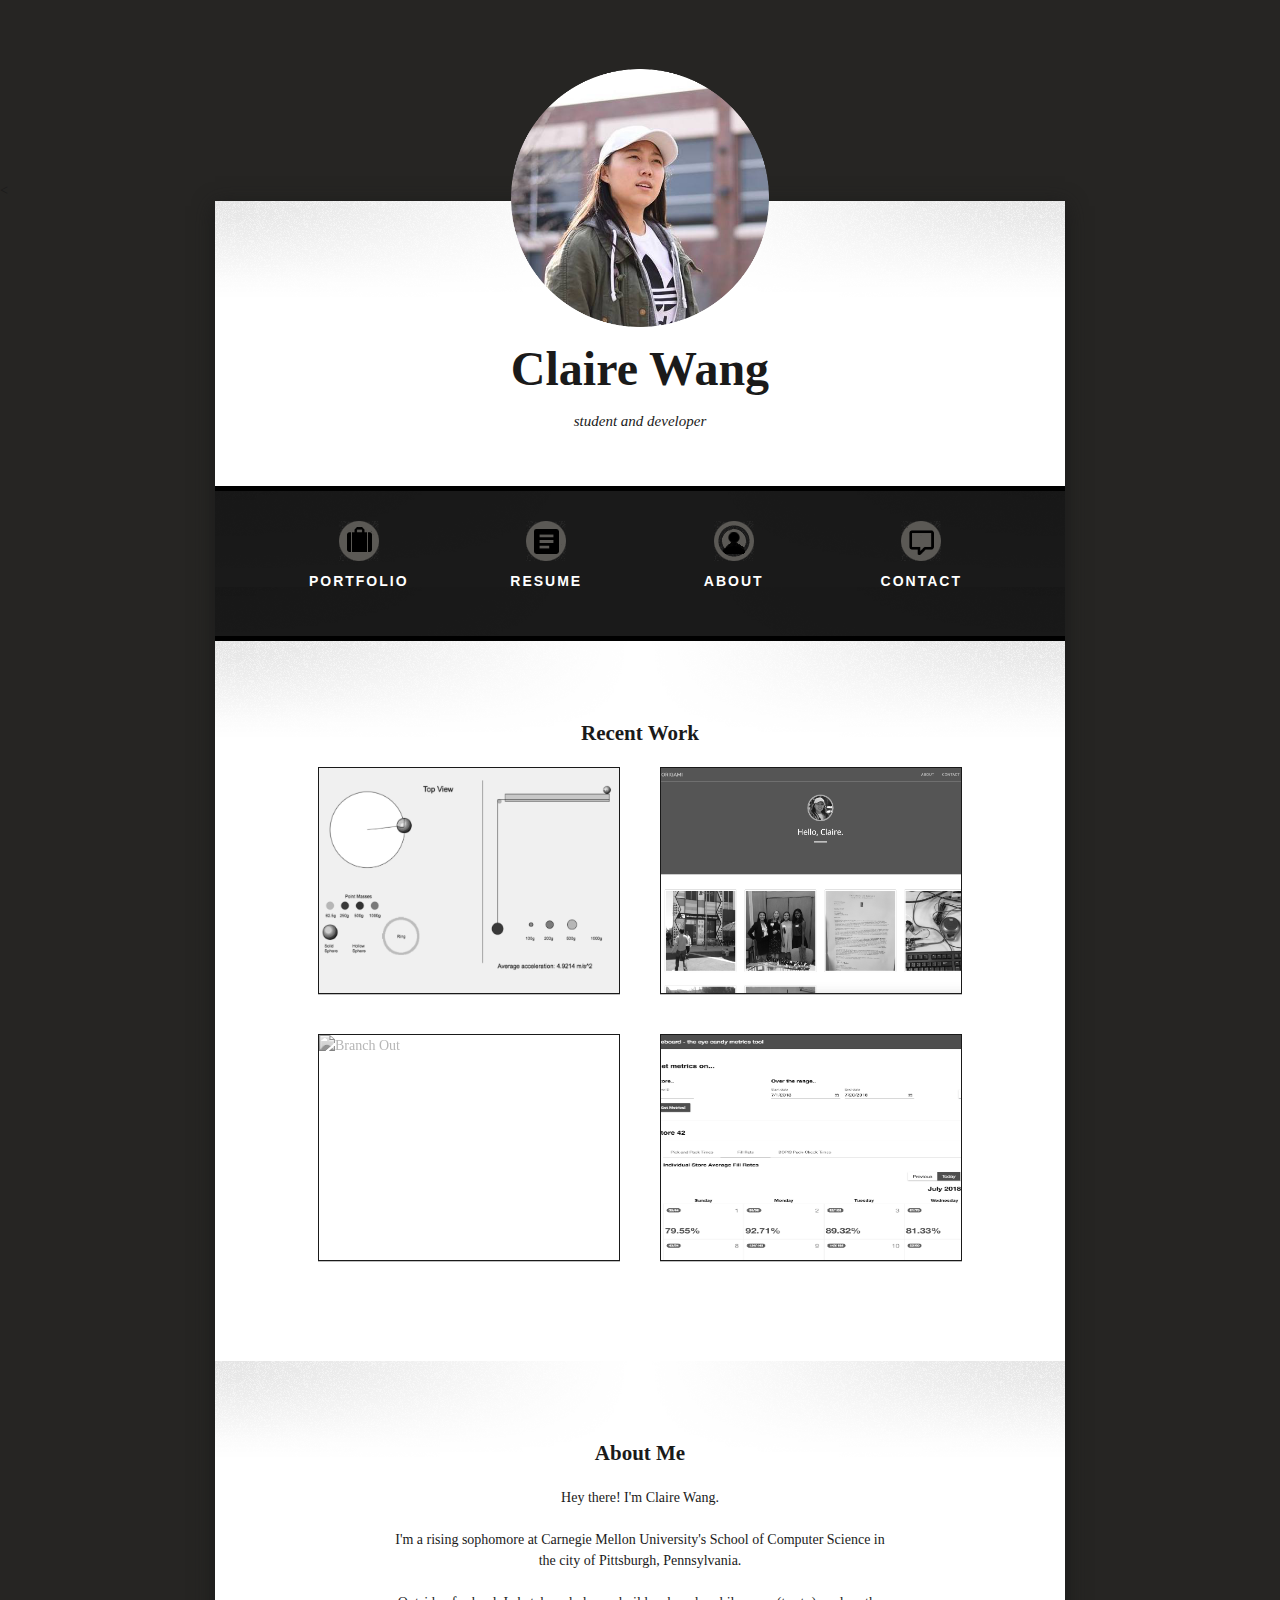
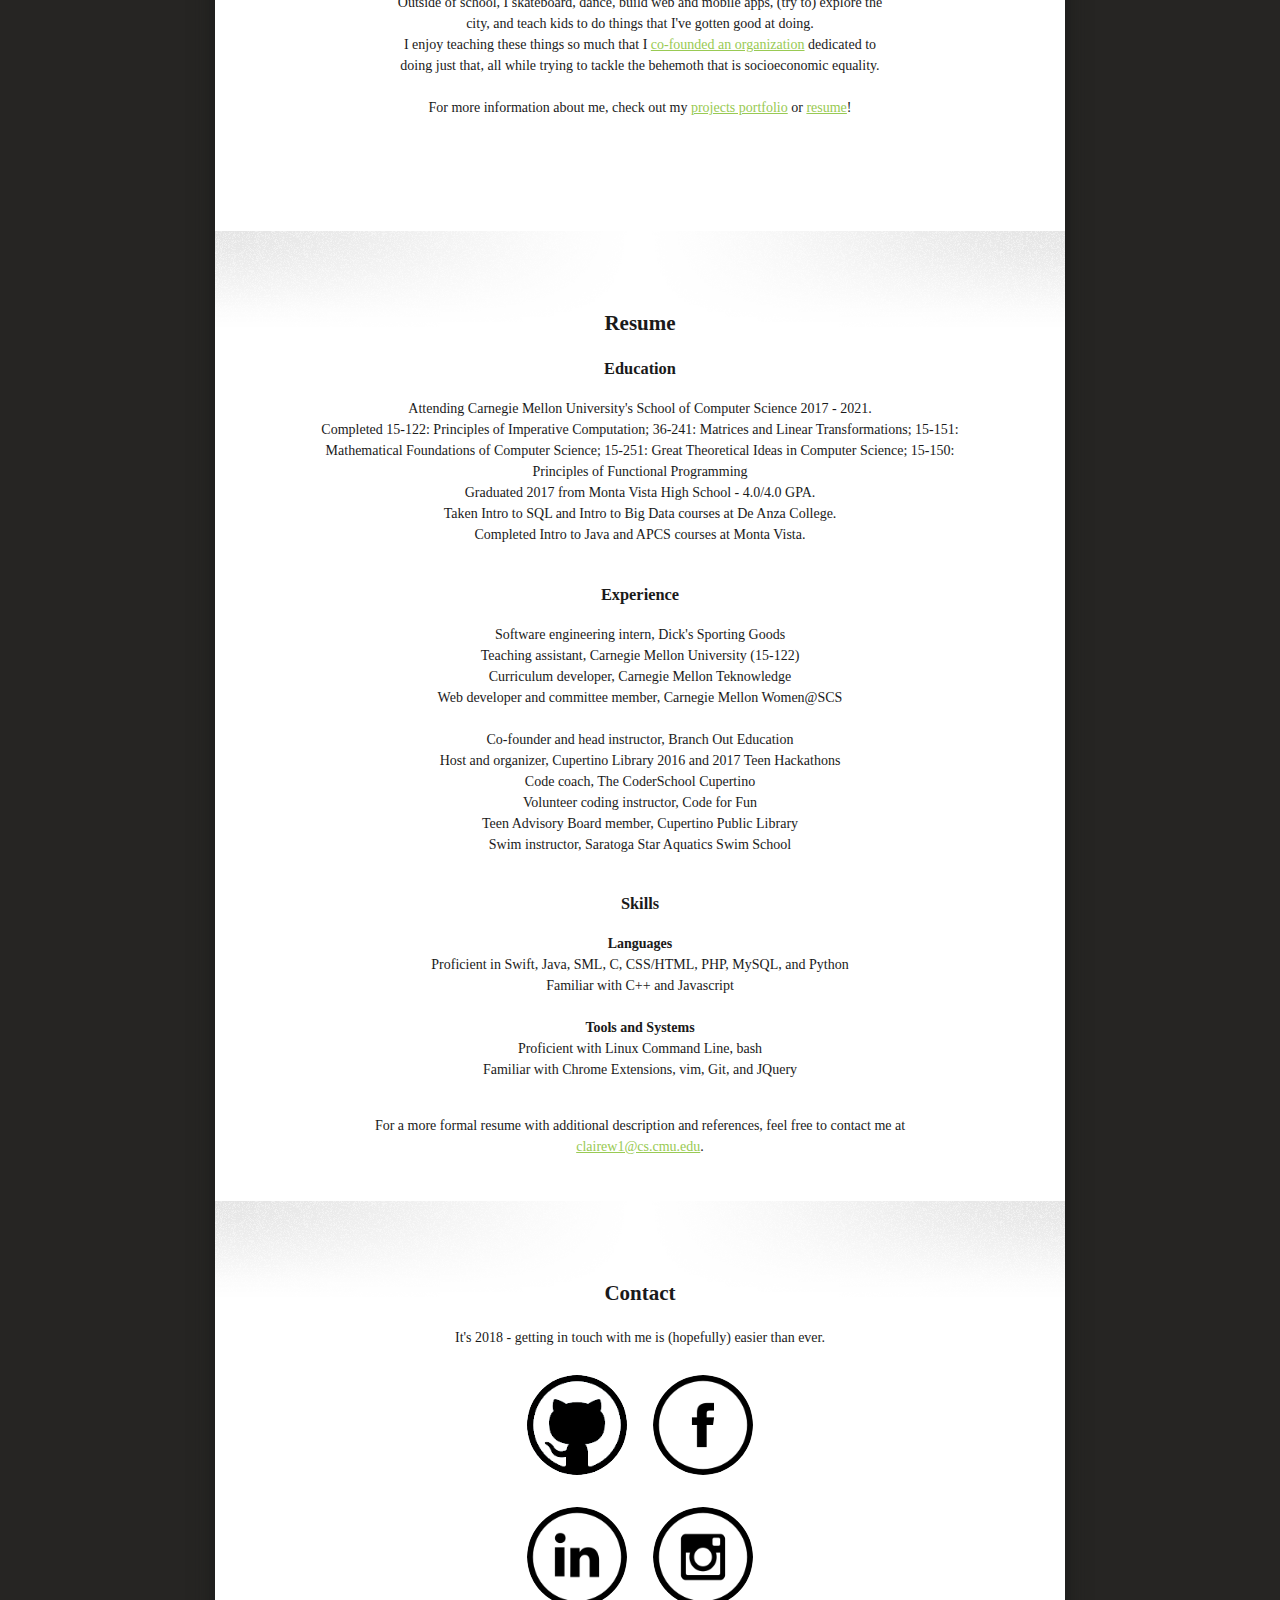
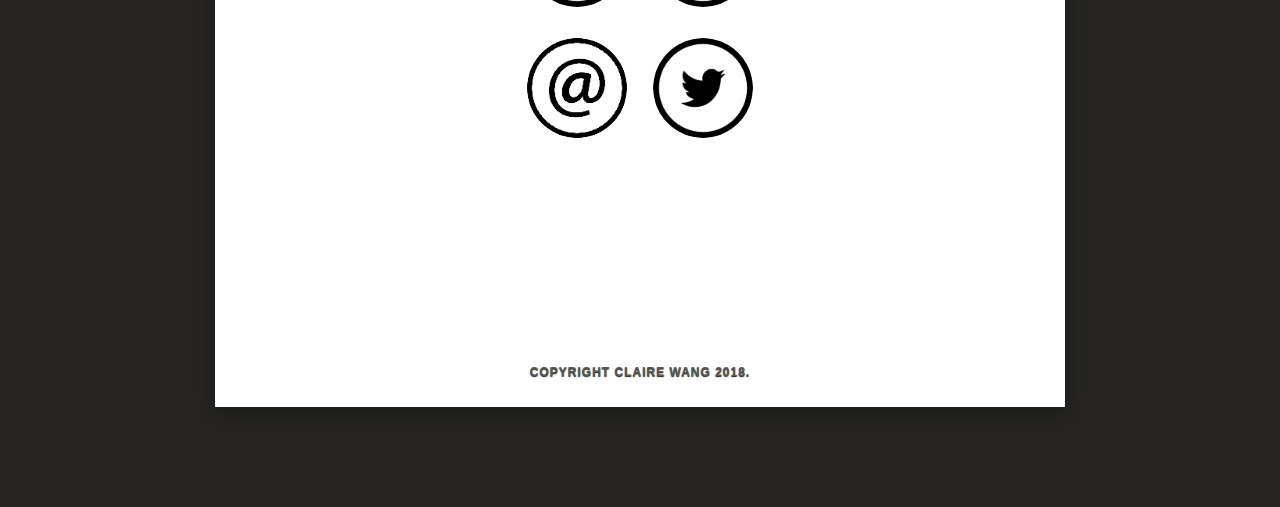
==== index.html @ 52e2cf31 "dsg" ====
<!DOCTYPE html>

<html>
	<head>
		<<title>Claire Wang</title>
		
		<!-- Styles -->
		<link rel="stylesheet" type="text/css" href="screen.css"/>
		<link rel="stylesheet" type="text/css" href="main.css"/>
    	<link rel="icon" href="./img/icon.png">
		
		<!-- Scripts -->
		<script type="text/javascript" src="http://use.typekit.com/bgq7hwd.js"></script>
		<script type="text/javascript">try{Typekit.load();}catch(e){}</script>
		<script type="text/javascript" src="smoothscroll.js"></script>
		
		<!--[if lt IE 9]>
			<script src="//html5shiv.googlecode.com/svn/trunk/html5.js"></script>
		<![endif]-->
	</head>
	
	<body>
		<section class="page-container">
			<header class="primary">
				<section class="avatar">
					<a href="./index.html">
						<img src="./img/cutmypic.png" title="That's me!" alt="There should be a picture of me here." width="258" height="258"/>
					</a>
				</section>
				<div class="container">
					<h1 style="line-height:30px;">Claire Wang
					<i style="font-size:15px;font-weight:lighter"><br>student and developer</i></h1>
				</div>
			</header>
			
			<nav class="primary">
				<ul class="links">
					<li class="link work">
						<a href="./portfolio.html" title="Portfolio">
							<span class="icon"></span>
							<span class="title">Portfolio</span>
						</a>
					</li>
					
					<li class="link resume">
						<a href="#resume" title="Resume">
							<span class="icon"></span>
							<span class="title">Resume</span>
						</a>
					</li>
					
					<li class="link about">
						<a href="#about-me" title="About">
							<span class="icon"></span>
							<span class="title">About</span>
						</a>
					</li>
					
					<li class="link contact">
						<a href="#contact" title="Contact">
							<span class="icon"></span>
							<span class="title">Contact</span>
						</a>
					</li>
				</ul>
			</nav>
			
			<section class="recent-work">
				<h2><span>Recent Work</span></h2>
				
				<ul class="projects">
					<li class="project">
						<a href="https://clairecw.github.io/Inertia/">
							<img src="./img/inertia.png" title="Inertia Simulator" alt="Inertia Simulator" width="300" height="225"/>
						</a>
					</li>
					
					<li class="project">
						<a href="https://clairecw.github.io/Origami/">
							<img src="./img/origami.png" title="Origami" alt="Origami" width="300" height="225"/>
						</a>
					</li>
					
					<li class="project">
						<a href="bit.ly/BranchOutEdu">
							<img src="./img/branchout.jpg" title="Branch Out" alt="Branch Out" width="300" height="225"/>
						</a>
					</li>
					
					<li class="project">
						<a href="">
							<img src="./img/storeboard.png" title="Storeboard" alt="Storeboard" width="300" height="225"/>
						</a>
					</li>
				</ul>
			</section>
			
			<section id="about-me" class="about-me">
				<h2><span>About Me</span></h2>
				<section class="bio">
					<p>
						Hey there! I'm Claire Wang.<br><br>
						I'm a rising sophomore at Carnegie Mellon University's School of Computer Science in the city of Pittsburgh, Pennsylvania.<br><br>
						Outside of school, I skateboard, dance, build web and mobile apps, (try to) explore the city, and teach kids to do things that I've gotten good at doing. <br>I enjoy teaching these things so much that I <a href="https://bit.ly/BranchOutEdu">co-founded an organization</a> dedicated to doing just that, all while trying to tackle the behemoth that is socioeconomic equality. <br><br>For more information about me, check out my <a href="portfolio.html">projects portfolio</a> or <a href="#resume">resume</a>!
					</p>
				</section>
			</section>

			<section id="resume" class="resume">
				<h2><span>Resume</span></h2>
				<div class="container">
		            <h3>Education</h3>
		            <ul>
		              <li>Attending Carnegie Mellon University's School of Computer Science 2017 - 2021.</li>
		              <li>Completed 15-122: Principles of Imperative Computation; 36-241: Matrices and Linear Transformations; 15-151: Mathematical Foundations of Computer Science; 15-251: Great Theoretical Ideas in Computer Science; 15-150: Principles of Functional Programming</li>
		              <li>Graduated 2017 from Monta Vista High School - 4.0/4.0 GPA.</li>
		              <li>Taken Intro to SQL and Intro to Big Data courses at De Anza College.</li>
		              <li>Completed Intro to Java and APCS courses at Monta Vista.</li>
		            </ul>
		            <br>
		            <h3>Experience</h3>
		              <ul>
		              	<li>Software engineering intern, Dick's Sporting Goods</li>
		              	<li>Teaching assistant, Carnegie Mellon University (15-122)</li>
		              	<li>Curriculum developer, Carnegie Mellon Teknowledge</li>
		              	<li>Web developer and committee member, Carnegie Mellon Women@SCS</li><br>
		                <li>Co-founder and head instructor, Branch Out Education</li>
		                <li>Host and organizer, Cupertino Library 2016 and 2017 Teen Hackathons</li>
		                <li>Code coach, The CoderSchool Cupertino</li>
		                <li>Volunteer coding instructor, Code for Fun</li>
		                <li>Teen Advisory Board member, Cupertino Public Library</li>
		                <li>Swim instructor, Saratoga Star Aquatics Swim School</li>
		              </ul>
		              <br>
		            <h3>Skills</h3>
		            <b>Languages</b>
		            <ul>
		                <li>Proficient in Swift, Java, SML, C, CSS/HTML, PHP, MySQL, and Python</li>
		                <li>Familiar with C++ and Javascript</li>
		            </ul><br>
		            <b>Tools and Systems</b>
		            <ul>
		                <li>Proficient with Linux Command Line, bash</li>
		                <li>Familiar with Chrome Extensions, vim, Git, and JQuery</li>
		            </ul>
		            
		          </div>

	            <br>
	            <p>For a more formal resume with additional description and references, feel free to contact me at <a href="mailto:clairew1@cs.cmu.edu">clairew1@cs.cmu.edu</a>. 
	            </p>

			</section>

			<section id="contact" class="contact">
				<h2><span>Contact</span></h2>
				<p>It's 2018 - getting in touch with me is (hopefully) easier than ever.</p>
				  <ul>
				      <li><a href="https://github.com/clairecw"><div class="knob git" title="Github"><div class="layer"></div></div></a><a href="https://www.facebook.com/claire.wang.902604"><div class="knob fb"><div class="layer"></div></div></a></li>
			          <li><a href="https://www.linkedin.com/in/claire-wang-7a83a8107"><div class="knob in"><div class="layer"></div></div></a><a href="https://www.instagram.com/_claire_cw_"><div class="knob ig"><div class="layer"></div></div></a></li>
			          <li><a href="mailto:clairew1@cs.cmu.edu"><div class="knob em"><div class="layer"></div></div></a><a href="https://twitter.com/burninwitch"><div class="knob tw"><div class="layer"></div></div></a></li>
				  
				  </ul>
			    
			</section>

		
		
		<footer class="primary">
			<span class="legal">Copyright Claire Wang 2018.</span>
		</footer>
	</body>
</html>
---- screen.css ----
/*-- Global > Variables --*/
/*-- Global > Fonts --*/
.georgia {
  font-family: Georgia, "Times New Roman", serif;
}
.helvetica {
  font-family: "Helvetica Neue", Helvertica, Arial, sans-serif;
}
.futura {
  font-family: futura-pt, Futura, "Helvetica Neue", Helvertica, Arial, sans-serif;
}
/*-- Global > Mixins --*/
/*-- Global --*/
body {
  margin: 180px 0 100px 0;
  background: #262523;
  font-family: Georgia, "Times New Roman", serif;
  font-size: 14px;
  color: #1a1a1a;
  line-height: 1.5;
}
a {
  color: #99ca53;
}
a:hover {
  color: #1a1a1a;
}
header,
nav,
section,
article,
footer {
  display: block;
}
/*-- Global > Structure --*/
section.page-container {
  width: 850px;
  margin: 0 auto;
  background: #ffffff url(../images/page-background.gif) top center repeat-y;
  border-bottom: 25px solid #fff;
  -webkit-box-shadow: 0 5px 20px #1a1a1a;
  -moz-box-shadow: 0 5px 20px #1a1a1a;
  box-shadow: 0 5px 20px #1a1a1a;
}
section.page-container header.primary {
  width: 850px;
  height: 285px;
  background: transparent url(./img/fold.png) top center no-repeat;
  overflow: hidden;
}
section.page-container header.primary section.avatar {
  height: 125px;
  width: 250px;
  margin: -130px 0 0 300px;
  overflow: visible;
  position: absolute;
}
section.page-container header.primary section.avatar img {
  position: relative;
  top: -2px;
  left: -4px;
}
section.page-container header.primary section.title h2 {
  margin: 0 auto;
  padding: 0;
  text-align: center;
  display: block;
  font-family: futura-pt, Futura, "Helvetica Neue", Helvertica, Arial, sans-serif;
  font-size: 14px;
  text-transform: uppercase;
  letter-spacing: 2px;
  text-shadow: 0 1px 0 #99ca53;
  line-height: 10px;
  overflow: hidden;
}
section.page-container header.primary section.title h2 span.outer {
  background: #ffffff url(./img/fold.png) 0 0 no-repeat;
  padding: 0 0 0 30px;
  color: #fff;
  display: inline-block;
}
section.page-container header.primary section.title h2 span.outer span.inner {
  background: #fff;
  padding: 10px 30px 10px 0;
  background: #ffffff url(./img/fold.png) top right no-repeat;
  display: inline-block;
}
section.page-container header.primary section.title h2 span.outer span.inner span.divider {
  width: 9px;
  height: 9px;
  display: inline-block;
  overflow: hidden;
  text-indent: -10000px;
  background: transparent url(./img/fold.png) 0 0 no-repeat;
}
section.page-container nav.primary {
  height: 145px;
  padding: 0 50px;
  background: #1a1a1a url(./img/fold.png) 0 0;
  overflow: hidden;
  border-top: 5px solid #000;
  border-bottom: 5px solid #000;
}
section.page-container nav.primary ul.links {
  margin: 0;
  padding: 0;
  list-style: none;
}
section.page-container nav.primary ul.links li.link {
  float: left;
  width: 25%;
  text-align: center;
}
section.page-container nav.primary ul.links li.link a {
  text-decoration: none;
  -webkit-transition: color 0.2s linear;
}
section.page-container nav.primary ul.links li.link a span.icon {
  height: 40px;
  width: 40px;
  margin: 30px auto 0 auto;
  display: block;
  background-color: #5b5955;
  background-position: 0 0;
  background-repeat: no-repeat;
  -webkit-transition: background-color 0.2s linear;
}
section.page-container nav.primary ul.links li.link a span.title {
  display: block;
  margin: 10px auto 0 auto;
  color: #fff;
  text-transform: uppercase;
  font-family: futura-pt, Futura, "Helvetica Neue", Helvertica, Arial, sans-serif;
  font-weight: bold;
  letter-spacing: 2px;
  line-height: 1.5;
  -webkit-transition: color 0.2s linear;
}
section.page-container nav.primary ul.links li.link a span.sub-title {
  font-size: 11px;
  font-style: italic;
  text-transform: lowercase;
  color: #fff;
}
section.page-container nav.primary ul.links li.link a span.sub-title span {
  display: none;
}
section.page-container nav.primary ul.links li.link a:hover span.icon {
  background-color: #fff;
  -webkit-transition: background-color 0.2s linear;
}
section.page-container nav.primary ul.links li.link a:hover span.title {
  color: #99ca53;
  -webkit-transition: color 0.2s linear;
}
.project {
  background-size: 300px;
  background-position: center center;  /* CENTER CROP */
  background-repeat: no-repeat;
  -webkit-filter: grayscale(1);
}
.project:hover {
  -webkit-filter: grayscale(0);
}
.project a {
  text-decoration: none;
}
section.page-container nav.primary ul.links span.icon {
  background-size: 40px;
}
section.page-container nav.primary ul.links li.link.work span.icon {
  background-image: url(./img/portfolio.png);
}
section.page-container nav.primary ul.links li.link.resume span.icon {
  background-image: url(./img/resume.png);
}
section.page-container nav.primary ul.links li.link.about span.icon {
  background-image: url(./img/about.png);
}
section.page-container nav.primary ul.links li.link.contact span.icon {
  background-image: url(./img/contact.png);
}
section.page-container section.recent-work, section.page-container article.recent-work {
  background: transparent url(./img/fold.png) top center no-repeat;
  width: 640px;
  height: 600px;
  padding: 60px 105px;
  overflow: hidden;
}
section.page-container section.recent-work ul.projects, section.page-container article.recent-work ul.projects {
  width: 684px;
  margin: 0 0 0 -2px;
  padding: 0;
  list-style: none;
}

section.page-container section.recent-work ul.projects li.project, section.page-container article.recent-work ul.projects li.project {
  width: 300px;
  height: 225px;
  margin: 0 40px 40px 0;
  overflow: hidden;
  float: left;
  border: 1px solid #1a1a1a;
  -webkit-box-shadow: 0 1px 0 rgba(0, 0, 0, 0.25);
  -moz-box-shadow: 0 1px 0 rgba(0, 0, 0, 0.25);
  box-shadow: 0 1px 0 rgba(0, 0, 0, 0.25);
}
section.page-container section.recent-work ul.projects li.project a, section.page-container article.recent-work ul.projects li.project a {
  display: block;
}

.overlay {
  width: 300px;
  height: 300px;
  overflow: hidden;
  transition: background-color 2s;
  transition: color 0.5s;
  color: rgba(255, 255, 255, 0);
  text-align: center;
  text-decoration: none;
}

.overlay:hover {
  background-color: rgba(112, 112, 112, 0.7);
  color: rgb(255, 255, 255);
}

.overlay:hover .button {
  opacity: 1;
}

.overlay a {
  text-decoration: none;
}
section.page-container section.portfolio, section.page-container article.portfolio {
  background: transparent url(./img/fold.png) top center no-repeat;
  width: 640px;
  height: 600px;
  padding: 60px 105px;
  overflow: hidden;
}
section.page-container section.portfolio ul.projects, section.page-container article.portfolio ul.projects {
  width: 684px;
  margin: 0 0 0 -2px;
  padding: 0;
  list-style: none;
}
section.page-container section.portfolio ul.projects li.project, section.page-container article.portfolio ul.projects li.project {
  width: 300px;
  height: 300px;
  margin: 0 40px 40px 0;
  overflow: hidden;
  float: left;
  border: 1px solid #1a1a1a;
  -webkit-box-shadow: 0 1px 0 rgba(0, 0, 0, 0.25);
  -moz-box-shadow: 0 1px 0 rgba(0, 0, 0, 0.25);
  box-shadow: 0 1px 0 rgba(0, 0, 0, 0.25);
}

section.page-container section.recent-work footer, section.page-container article.recent-work footer {
  text-align: center;
}
section.page-container section.recent-work footer a.cta, section.page-container article.recent-work footer a.cta {
  margin: 0;
  color: #fff;
  font-family: futura-pt, Futura, "Helvetica Neue", Helvertica, Arial, sans-serif;
  font-weight: bold;
  font-size: 14px;
  text-transform: uppercase;
  text-shadow: 0 1px 0 #99ca53;
  letter-spacing: 2px;
  line-height: 10px;
}
section.page-container section.recent-work footer a.cta span.outer, section.page-container article.recent-work footer a.cta span.outer {
  background: transparent url(./img/fold.png) 0 0 no-repeat;
  display: inline-block;
  padding: 0 0 0 30px;
}
section.page-container section.recent-work footer a.cta span.outer span.inner, section.page-container article.recent-work footer a.cta span.outer span.inner {
  background: transparent url(./img/fold.png) top right no-repeat;
  display: inline-block;
  padding: 10px 30px 10px 0;
}
section.page-container section.recent-work footer a.cta:hover, section.page-container article.recent-work footer a.cta:hover {
  text-shadow: 0 1px 0 #000;
}
section.page-container section.recent-work footer a.cta:hover span.outer, section.page-container article.recent-work footer a.cta:hover span.outer {
  background-position: 0 -30px;
}
section.page-container section.recent-work footer a.cta:hover span.outer span.inner, section.page-container article.recent-work footer a.cta:hover span.outer span.inner {
  background-position: bottom right;
}
section.page-container section.about-me, section.page-container article.about-me {
  text-align: center;
  width: 640px;
  height: 350px;
  padding: 60px 105px;
  overflow: hidden;
  background: transparent url(./img/fold.png) top center no-repeat;
}
section.page-container section.resume, section.page-container article.resume {
  text-align: center;
  width: 640px;
  height: 850px;
  padding: 60px 105px;
  overflow: hidden;
  background: transparent url(./img/fold.png) top center no-repeat;
}
section.page-container section.portfolio, section.page-container article.resume {
  text-align: center;
  width: 640px;
  height: 2800px;
  padding: 60px 105px;
  overflow: hidden;
  background: transparent url(./img/fold.png) top center no-repeat;
}
section.page-container section.contact, section.page-container article.contact {
  text-align: center;
  width: 640px;
  height: 600px;
  padding: 60px 105px;
  overflow: hidden;
  background: transparent url(./img/fold.png) top center no-repeat;
}
section.page-container section.about-me section.bio, section.page-container article.about-me section.bio {
  width: 500px;
  margin: 0 auto 40px auto;
}
section.page-container section.about-me section.elsewhere, section.page-container article.about-me section.elsewhere {
  margin: 0 auto 60px auto;
}
section.page-container section.about-me section.elsewhere h3, section.page-container article.about-me section.elsewhere h3 {
  display: none;
}
section.page-container section.about-me section.elsewhere ul.links, section.page-container article.about-me section.elsewhere ul.links {
  width: 200px;
  margin: 0 auto;
  padding: 0 0 0 10px;
  list-style: none;
  overflow: hidden;
}
section.page-container section.about-me section.elsewhere ul.links li.link, section.page-container article.about-me section.elsewhere ul.links li.link {
  height: 40px;
  width: 40px;
  margin: 0 10px 0 0;
  float: left;
  display: block;
}
section.page-container section.about-me section.elsewhere ul.links li.link a, section.page-container article.about-me section.elsewhere ul.links li.link a {
  height: 41px;
  width: 41px;
  display: block;
  overflow: hidden;
  text-indent: -10000px;
  background-position: 0 0;
  background-repeat: no-repeat;
}
section.page-container section.about-me section.elsewhere ul.links li.link a:hover, section.page-container article.about-me section.elsewhere ul.links li.link a:hover {
  background-position: 0 -40px;
}
section.page-container section.about-me section.elsewhere ul.links li.link.twitter a, section.page-container article.about-me section.elsewhere ul.links li.link.twitter a {
  background-image: url(./img/twitter-icon.png);
}
section.page-container section.about-me section.elsewhere ul.links li.link.tumblr a, section.page-container article.about-me section.elsewhere ul.links li.link.tumblr a {
  background-image: url(../images/tumblr-icon.png);
}
section.page-container section.about-me section.elsewhere ul.links li.link.dribbble a, section.page-container article.about-me section.elsewhere ul.links li.link.dribbble a {
  background-image: url(../images/dribbble-icon.png);
}
section.page-container section.about-me section.elsewhere ul.links li.link.rdio a, section.page-container article.about-me section.elsewhere ul.links li.link.rdio a {
  background-image: url(../images/rdio-icon.png);
}
section.page-container section.about-me section.what-i-do header, section.page-container article.about-me section.what-i-do header {
  background: transparent url(../images/double-border.png) center center repeat-x;
  overflow: hidden;
  margin: 0 0 10px 0;
}
section.page-container section.about-me section.what-i-do header h3, section.page-container article.about-me section.what-i-do header h3 {
  margin: 0;
  color: #fff;
  font-family: futura-pt, Futura, "Helvetica Neue", Helvertica, Arial, sans-serif;
  font-weight: bold;
  font-size: 14px;
  text-transform: uppercase;
  text-shadow: 0 1px 0 #99ca53;
  letter-spacing: 2px;
  line-height: 10px;
}
section.page-container section.about-me section.what-i-do header h3 span.outer, section.page-container article.about-me section.what-i-do header h3 span.outer {
  background: transparent url(../images/titlebar-background.gif) 0 0 no-repeat;
  display: inline-block;
  padding: 0 0 0 30px;
}
section.page-container section.about-me section.what-i-do header h3 span.outer span.inner, section.page-container article.about-me section.what-i-do header h3 span.outer span.inner {
  background: transparent url(../images/titlebar-background.gif) top right no-repeat;
  display: inline-block;
  padding: 10px 30px 10px 0;
}
section.page-container section.about-me section.what-i-do ul.services, section.page-container article.about-me section.what-i-do ul.services {
  width: 640px;
  list-style: none;
  overflow: hidden;
  margin: 0;
  padding: 0 0 40px 0;
  background: transparent url(../images/double-border.png) bottom center repeat-x;
}
section.page-container section.about-me section.what-i-do ul.services li.service, section.page-container article.about-me section.what-i-do ul.services li.service {
  width: 33.333%;
  float: left;
}
section.page-container section.about-me section.what-i-do ul.services li.service span.icon, section.page-container article.about-me section.what-i-do ul.services li.service span.icon {
  width: 100px;
  height: 100px;
  display: block;
  margin: 0 auto 0 auto;
  overflow: hidden;
  background-position: 0 0;
  background-repeat: no-repeat;
}
section.page-container section.about-me section.what-i-do ul.services li.service h4, section.page-container article.about-me section.what-i-do ul.services li.service h4 {
  margin: 0;
  font-family: futura-pt, Futura, "Helvetica Neue", Helvertica, Arial, sans-serif;
  font-weight: bold;
  font-size: 14px;
  text-transform: uppercase;
  letter-spacing: 2px;
  -webkit-mask-image: url('../images/title-mask.png');
  -o-mask-image: url('../images/title-mask.png');
  -moz-mask-image: url('../images/title-mask.png');
  mask-image: url('../images/title-mask.png');
}
section.page-container section.about-me section.what-i-do ul.services li.service h5, section.page-container article.about-me section.what-i-do ul.services li.service h5 {
  margin: 0;
  font-family: Georgia, "Times New Roman", serif;
  font-size: 11px;
  font-style: italic;
  font-weight: normal;
  text-transform: lowercase;
}
section.page-container section.about-me section.what-i-do ul.services li.service.consulting span.icon, section.page-container article.about-me section.what-i-do ul.services li.service.consulting span.icon {
  background-image: url(../images/consulting-icon.png);
}
section.page-container section.about-me section.what-i-do ul.services li.service.design span.icon, section.page-container article.about-me section.what-i-do ul.services li.service.design span.icon {
  background-image: url(../images/design-icon.png);
}
section.page-container section.about-me section.what-i-do ul.services li.service.development span.icon, section.page-container article.about-me section.what-i-do ul.services li.service.development span.icon {
  background-image: url(../images/development-icon.png);
}
/*-- Primary Footer --*/
footer.primary {
  margin: 40px auto 0 auto;
  width: 850px;
  text-align: center;
}
footer.primary span.legal {
  color: #5b5955;
  font-family: futura-pt, Futura, "Helvetica Neue", Helvertica, Arial, sans-serif;
  font-weight: bold;
  text-transform: uppercase;
  letter-spacing: 1px;
  font-size: 12px;
  text-shadow: 0 1px 1px #1a1a1a;
}
ul {
  list-style-type: none;
  padding: 0;
  margin: 0;
}
---- main.css ----
h1, h2, h4 {
  text-align: center;
}

h1 {
  font-size: 48px;  
  font-family: 'Roboto';
  font-weight: bold;
  margin-top: 18%;
}

h4 {
	padding: 10%;
}

.container {
	text-align: center;
	margin: auto;
}

.container ul {
  margin: auto;
}

.knob {
  width: 100px;
  height: 100px;
  border-radius: 50%;
  background-size: 100px;
  background-repeat: no-repeat;
  background-position: center;
  display: inline-block;
  margin: 2%;
}

.knob.git {
  background-image:url(./img/knob-git.png);
}

.knob.fb {
  background-image:url(./img/knob-fb.png);
}

.knob.in {
  background-image:url(./img/knob-in.png);
}

.knob.em {
  background-image:url(./img/knob-em.png);
}

.knob.ig {
  background-image:url(./img/knob-ig.png);
}

.knob.tw {
	background-image:url(./img/knob-tw.png);
}

.layer {
  width: inherit;
  height: inherit;
  margin-right: auto;
  margin-left: auto;
  border-radius: 50%;
  transition: background-color 2s;
  transition: color 0.75s;
  position: absolute;
  color: rgba(255, 255, 255, 0);
}

.layer h1 {
  padding-top: 100px;
  text-align: center;
  font-size: 50px;
}

.layer:hover {
  background-color: rgba(112, 112, 112, 0.6);
  color: rgba(255, 255, 255, 0.8);
}

.portfolio b {
	transition: color 0.6s;
}

.portfolio b:hover {
  color: #AFBBF2;
}
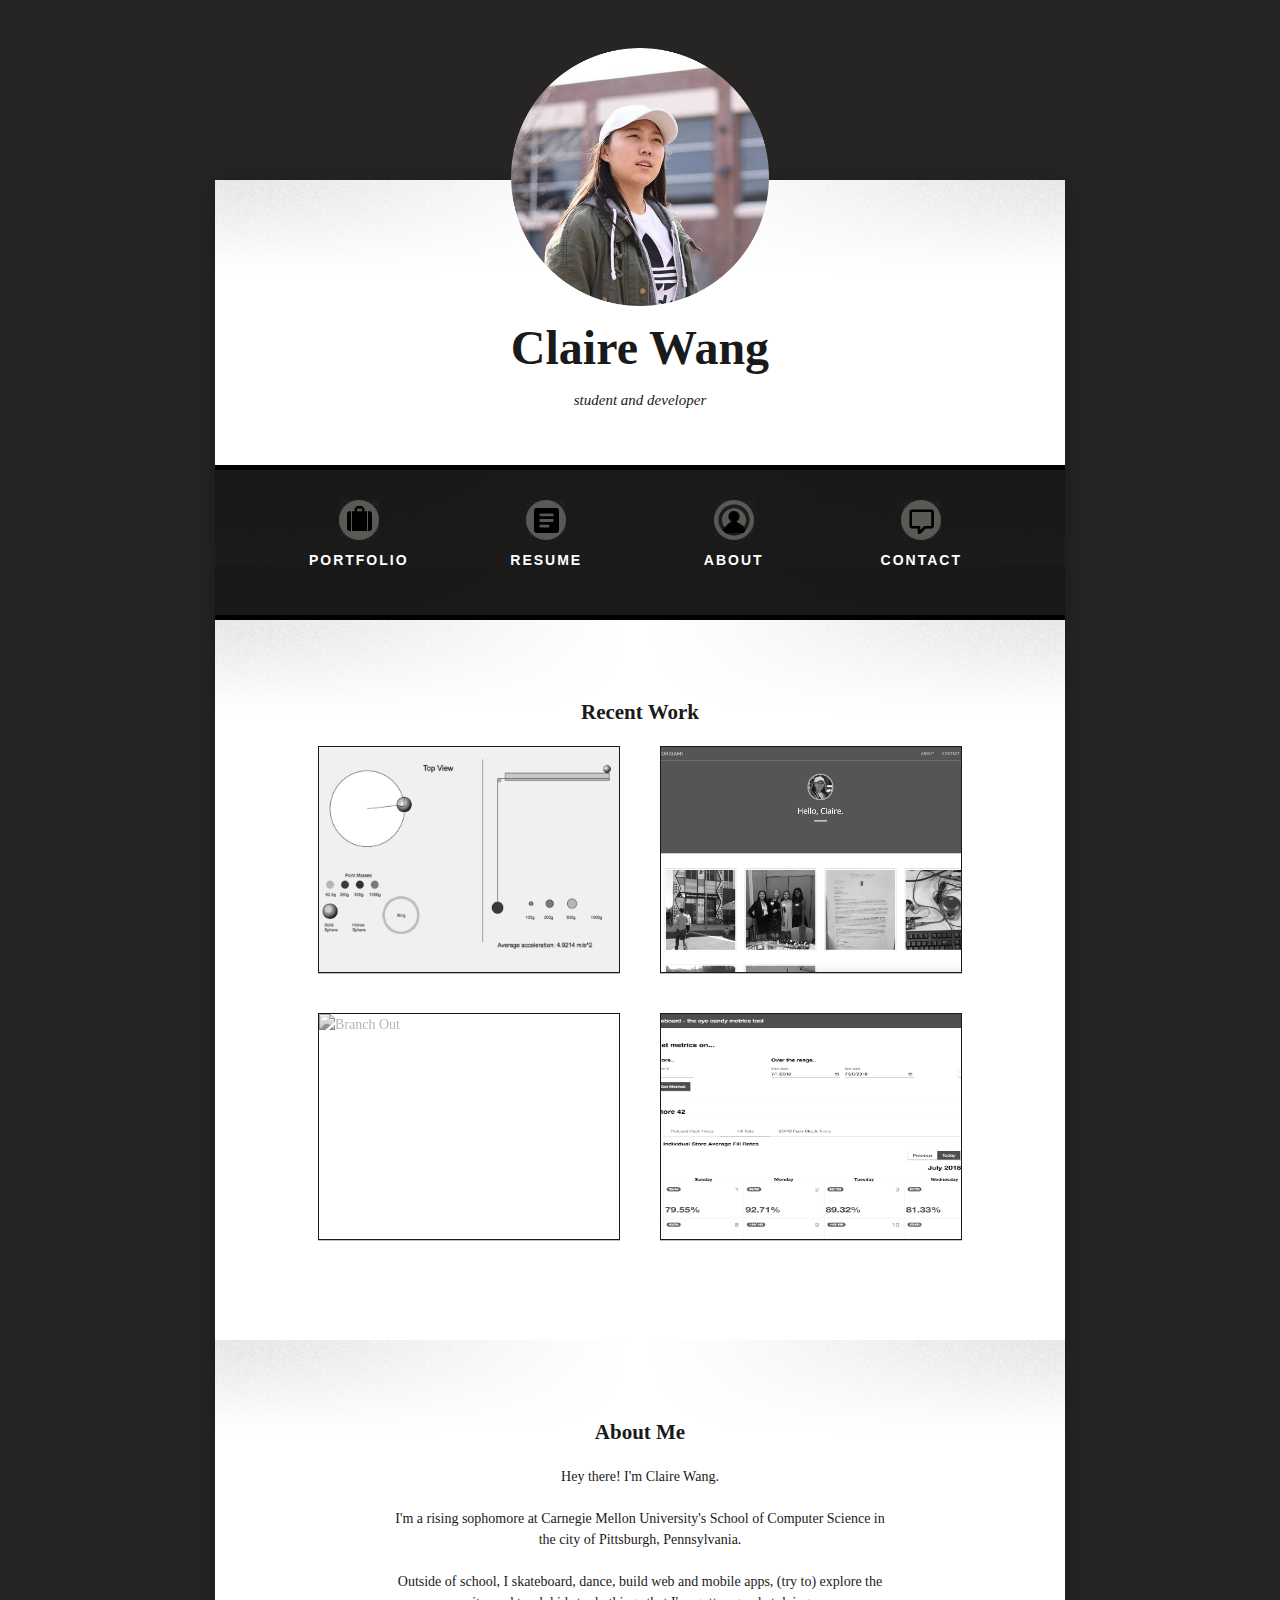
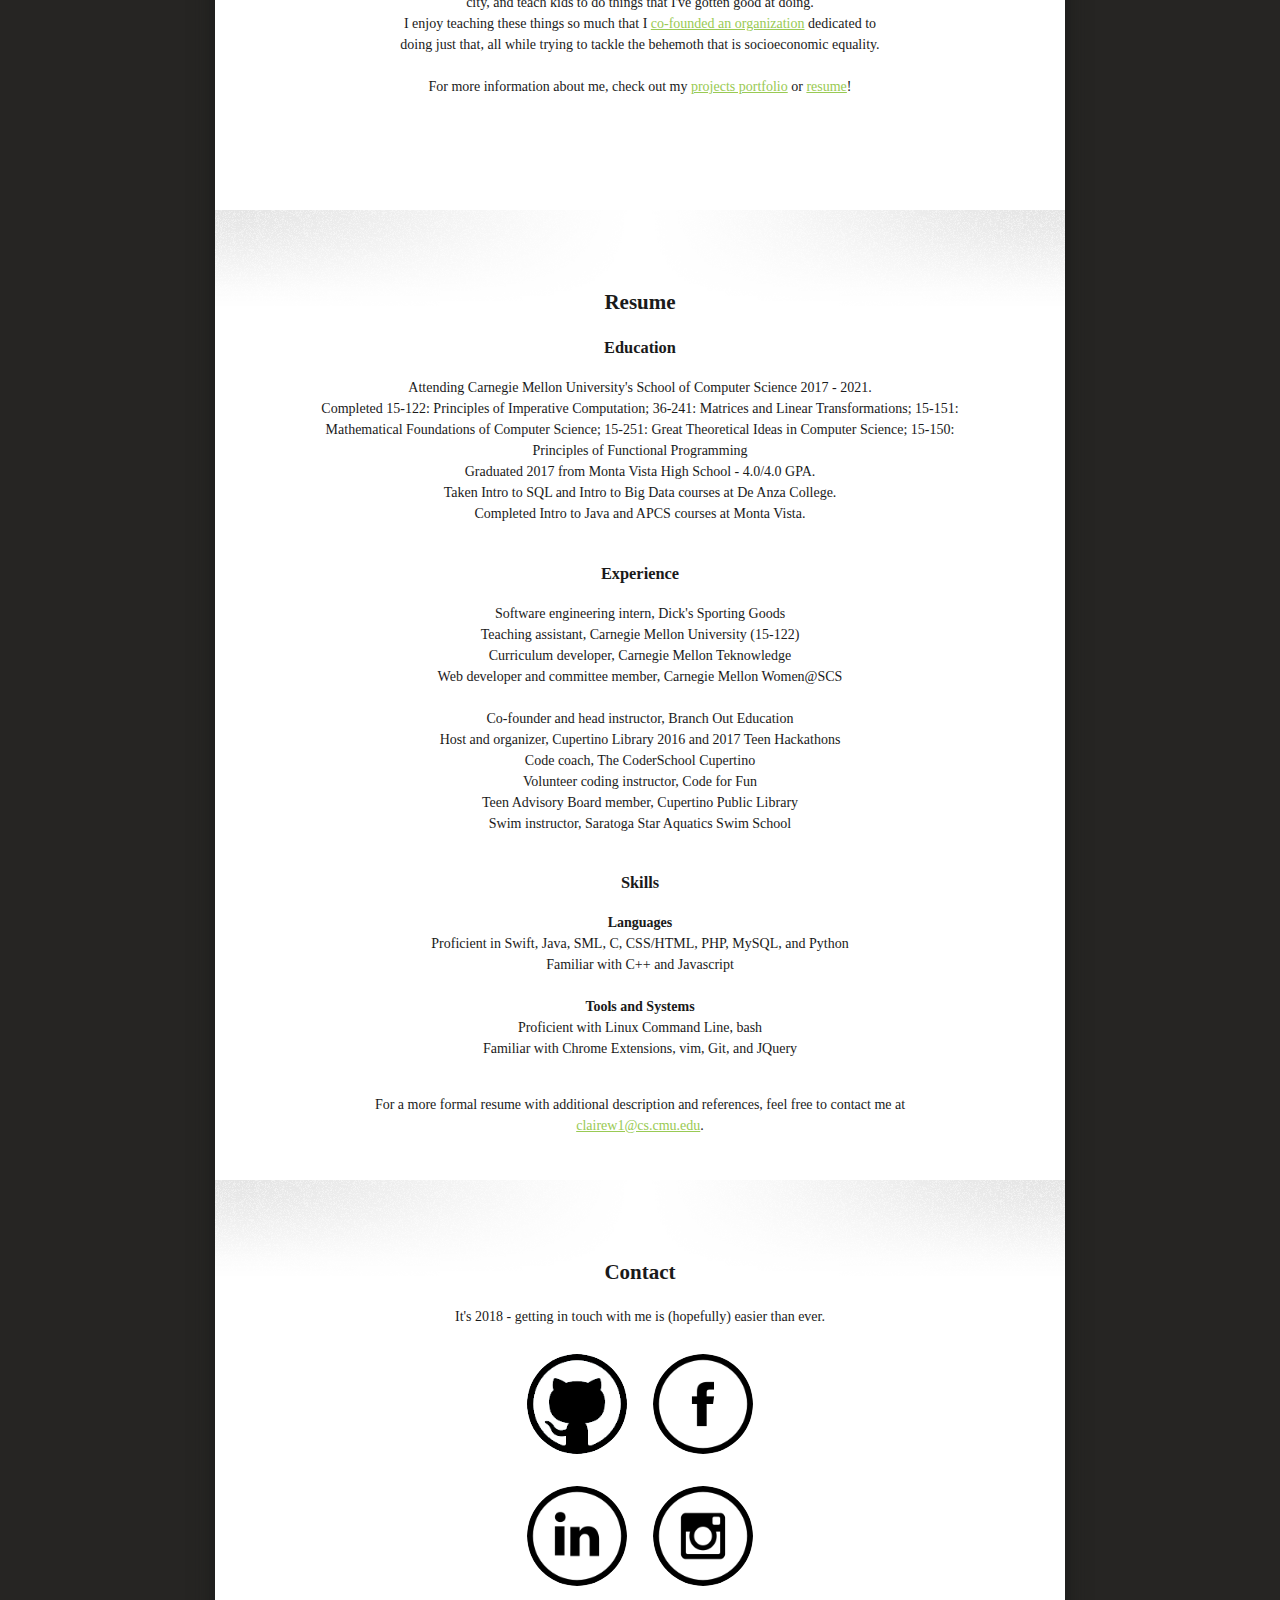
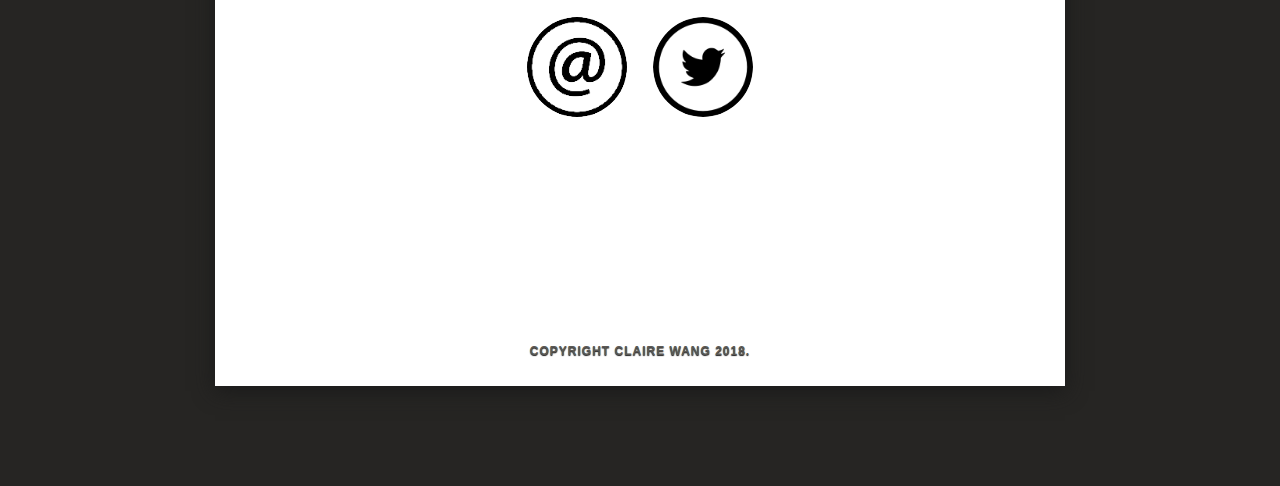
==== commit 7201470f: "broken title" ====
--- a/index.html
+++ b/index.html
@@ -3,7 +3,7 @@
 
 <html>
 	<head>
-		<<title>Claire Wang</title>
+		<title>Claire Wang</title>
 		
 		<!-- Styles -->
 		<link rel="stylesheet" type="text/css" href="screen.css"/>
@@ -89,7 +89,7 @@
 					</li>
 					
 					<li class="project">
-						<a href="">
+						<a href="https://github.com/clairecw/storeboard">
 							<img src="./img/storeboard.png" title="Storeboard" alt="Storeboard" width="300" height="225"/>
 						</a>
 					</li>
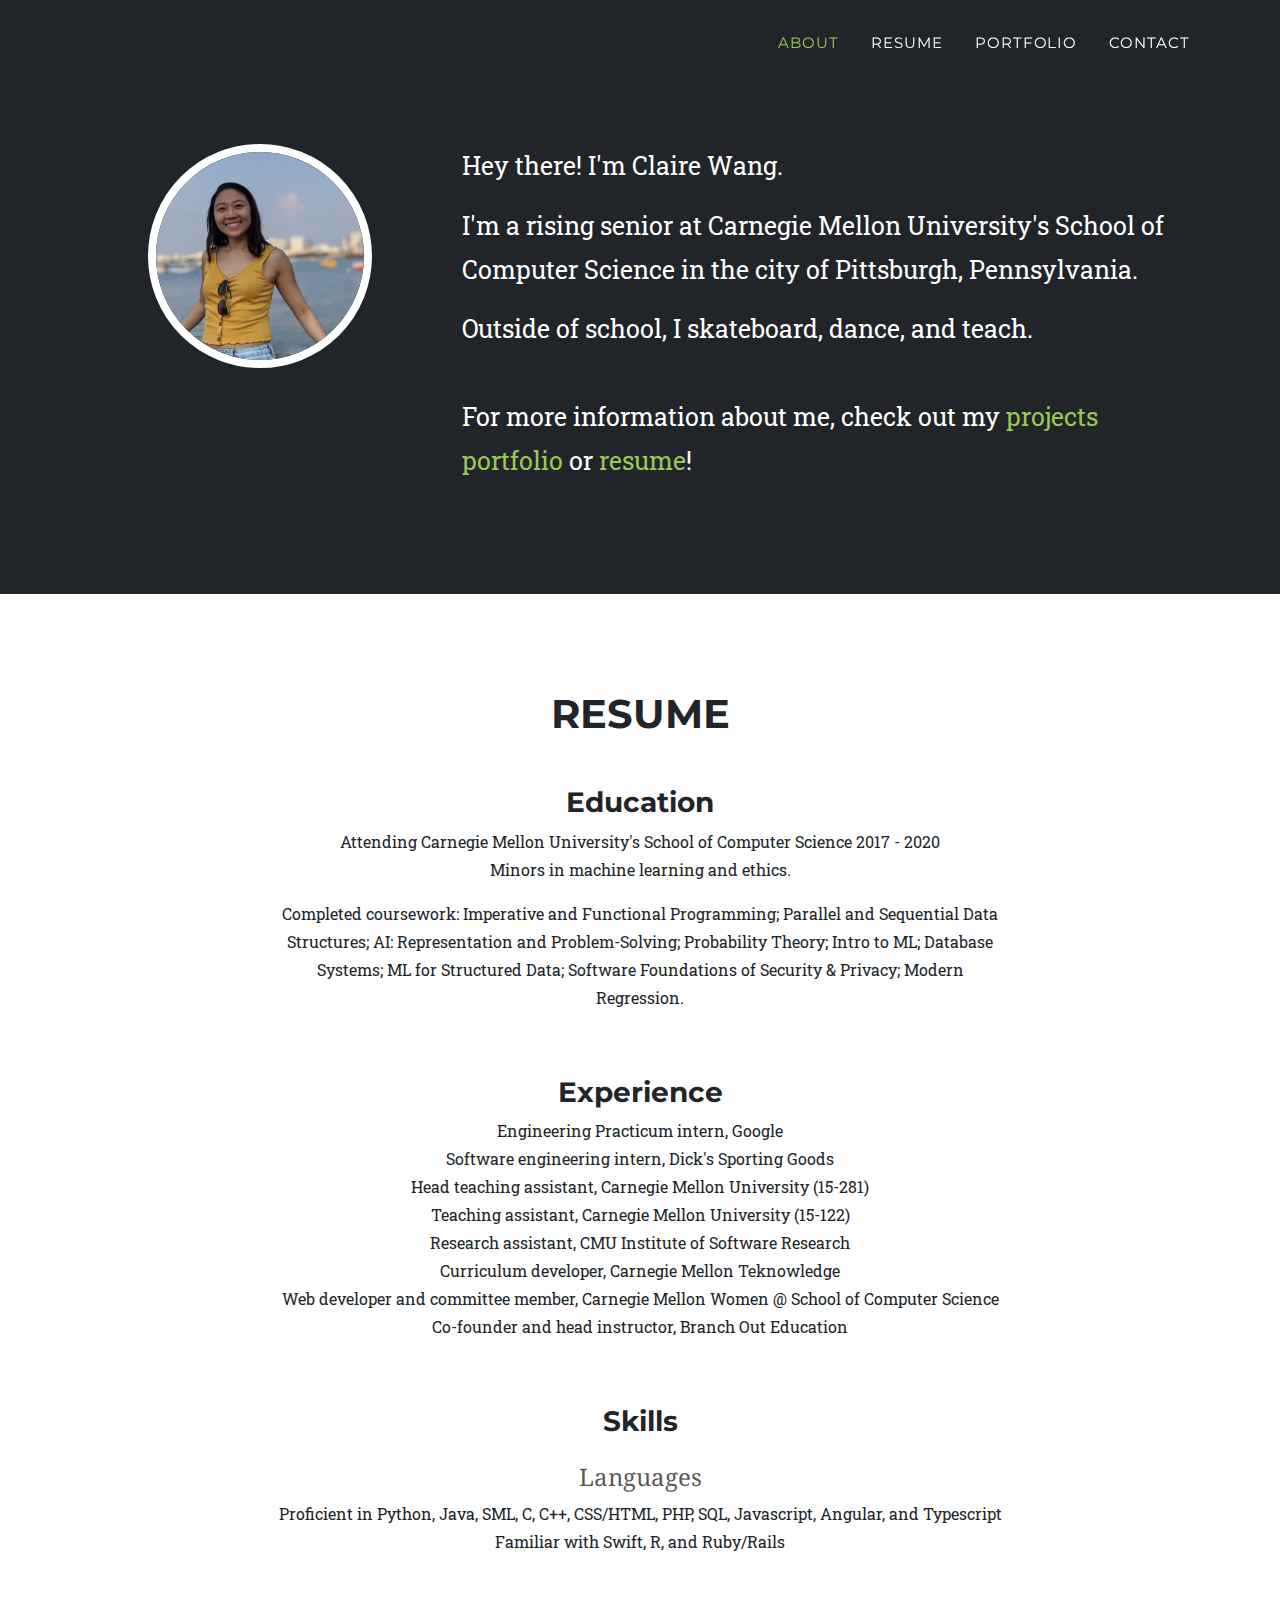
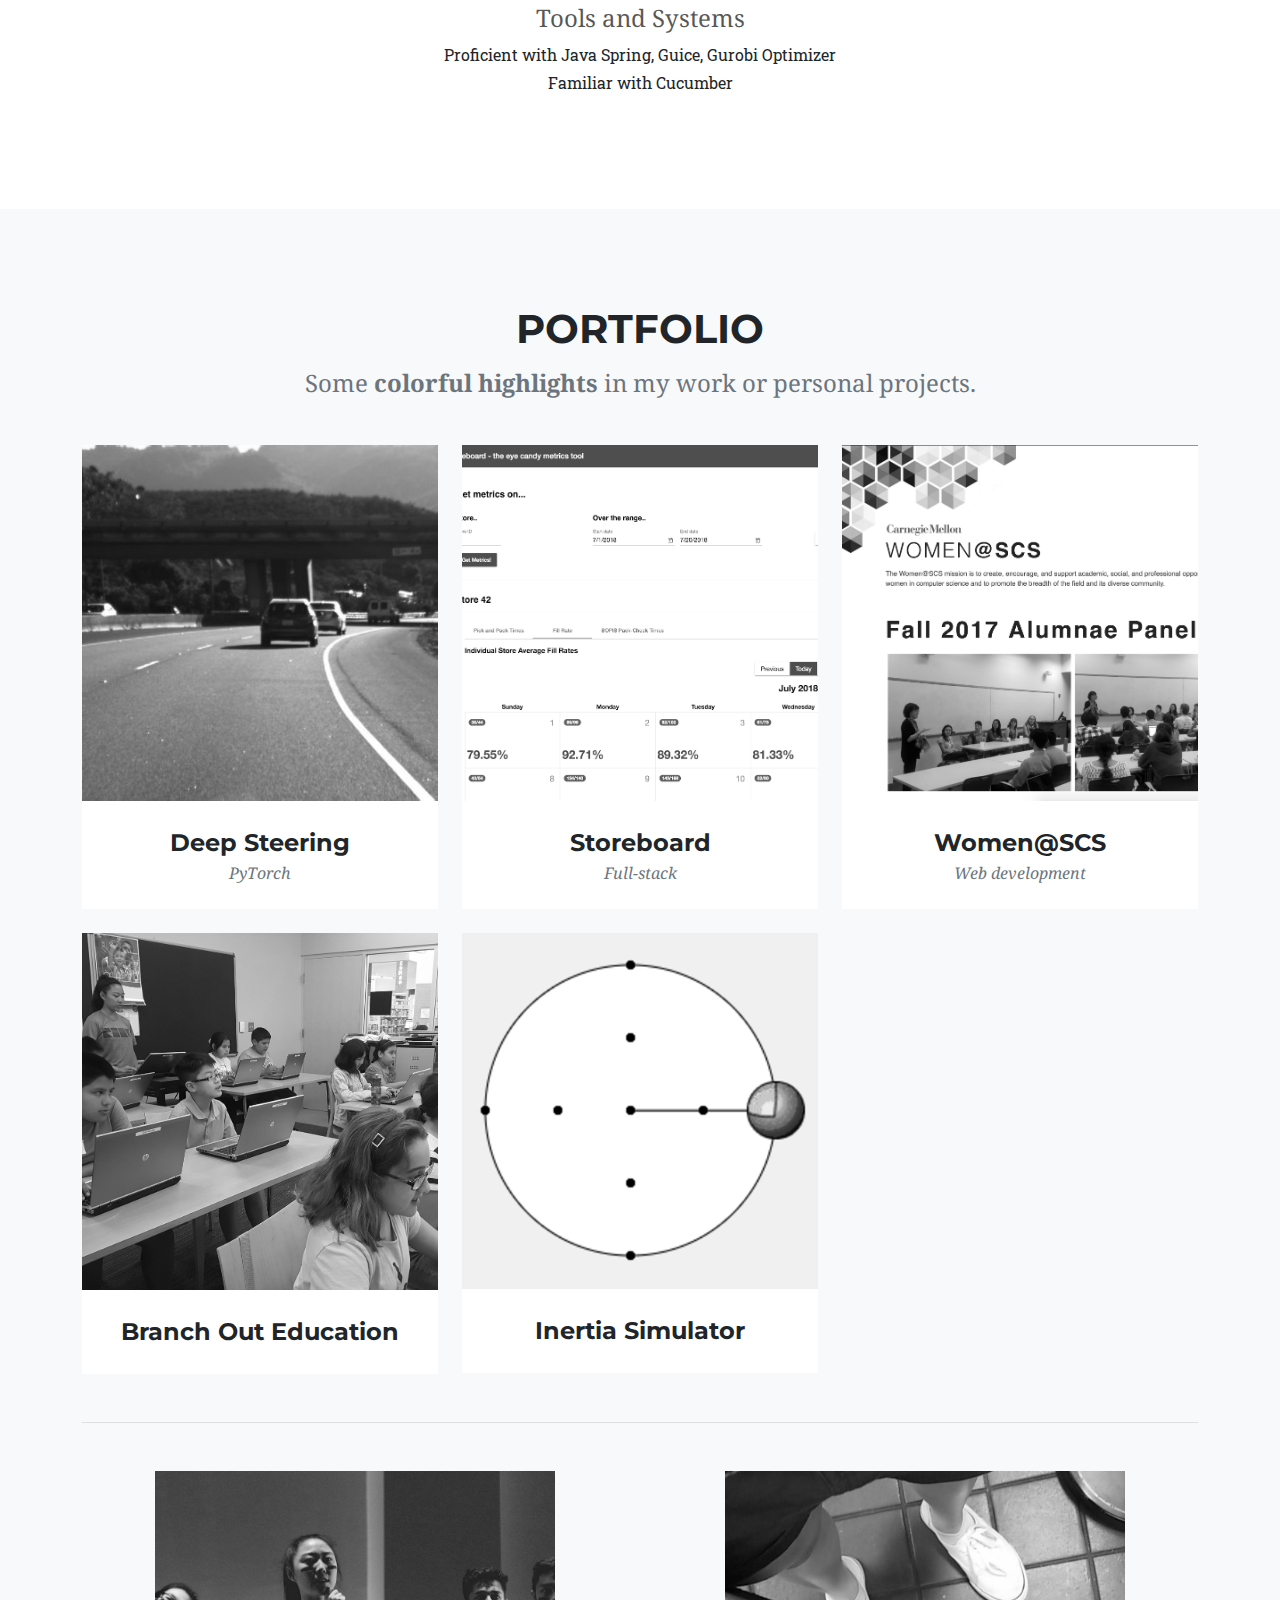
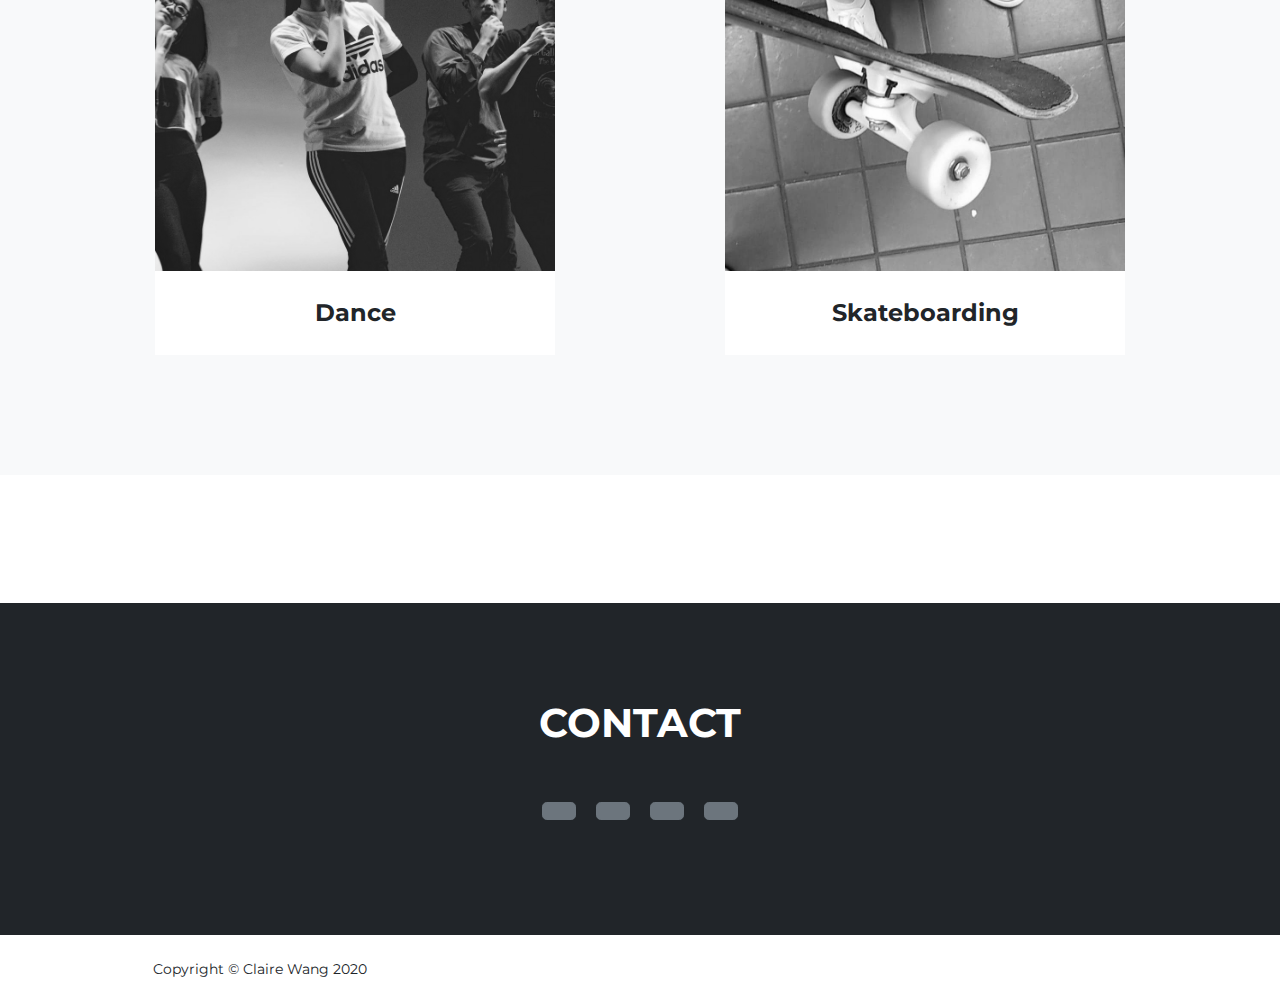
==== commit 503c4ae1: "complete redesign" ====
--- a/index.html
+++ b/index.html
@@ -1,174 +1,442 @@
+<!DOCTYPE html>
+<html lang="en">
+    <head>
+        <meta charset="utf-8" />
+        <meta name="viewport" content="width=device-width, initial-scale=1, shrink-to-fit=no" />
+        <meta name="description" content="" />
+        <meta name="author" content="" />
+        <title>Claire Wang</title>
+        <link rel="icon" type="image/x-icon" href="./img/icon.png" />
+        <!-- Font Awesome icons (free version)-->
+        <script src="https://use.fontawesome.com/releases/v5.12.1/js/all.js" crossorigin="anonymous"></script>
+        <!-- Google fonts-->
+        <link href="https://fonts.googleapis.com/css?family=Montserrat:400,700" rel="stylesheet" type="text/css" />
+        <link href="https://fonts.googleapis.com/css?family=Droid+Serif:400,700,400italic,700italic" rel="stylesheet" type="text/css" />
+        <link href="https://fonts.googleapis.com/css?family=Roboto+Slab:400,100,300,700" rel="stylesheet" type="text/css" />
+        <link href="css/styles.css" rel="stylesheet" />
+        <link href="css/custom.css" rel="stylesheet" />
+    </head>
+    <body id="page-top">
+        <!-- Navigation-->
+        <nav class="navbar navbar-expand-lg navbar-dark fixed-top" id="mainNav">
+            <div class="container">
+                
+                <div class="collapse navbar-collapse" id="navbarResponsive">
+                    <ul class="navbar-nav text-uppercase ml-auto">
+                        <li class="nav-item"><a class="nav-link js-scroll-trigger" href="#about">About</a></li>
+                        <li class="nav-item"><a class="nav-link js-scroll-trigger" href="#resume">Resume</a></li>
+                        <li class="nav-item"><a class="nav-link js-scroll-trigger" href="#portfolio">Portfolio</a></li>
+                        
+                        <li class="nav-item"><a class="nav-link js-scroll-trigger" href="#contact">Contact</a></li>
+                    </ul>
+                </div>
+            </div>
+        </nav>
+        <!-- About-->
+        <section class="page-section" id="about">
+            <div class="container">
+                <div class="text-center">
+                    <!-- <h2 class="section-heading text-uppercase mb-5">About Me</h2> -->
+                    <div class="row mt-5">
+                        <div class="col-lg-4">
+                            <div class="team-member">
+                                <img class="mx-auto rounded-circle" src="./img/claire.jpg" alt="" />
+                            </div>
+                        </div>
+                        <div class="col-lg-8 mx-auto text-left">
+                            <p class="large">Hey there! I'm Claire Wang.</p>
+                            <p class="large">I'm a rising senior at Carnegie Mellon University's School of Computer Science in the city of Pittsburgh, Pennsylvania.</p>
+                            <p class="large">Outside of school, I skateboard, dance, and teach. <br><br>For more information about me, check out my <a href="#portfolio">projects portfolio</a> or <a href="#resume">resume</a>!</p>
+                        </div>
+                    </div>
+                </div>
+                
+            </div>
+        </section>
+        <section class="page-section" id="resume">
+            <div class="container">
+                <div class="text-center">
+                    <h2 class="section-heading text-uppercase">Resume</h2>
+                    <h3 class="mt-5">Education</h3>
+                    <div class="row justify-content-center">
+                        <div class="col-lg-8 text-center">
+                            <p class="mb-3">
+                              Attending Carnegie Mellon University's School of Computer Science 2017 - 2020<br> Minors in machine learning and ethics. <br>
+                            </p>
+                            <p>
+                              Completed coursework: Imperative and Functional Programming; Parallel and Sequential Data Structures; AI: Representation and Problem-Solving; Probability Theory; Intro to ML; Database Systems; ML for Structured Data; Software Foundations of Security & Privacy; Modern Regression.<br>
+                            </p>
+                        </div>
+                    </div>
 
-<!DOCTYPE html>
+                    <h3 class="mt-5">Experience</h3>
+                    <div class="row justify-content-center">
+                        <div class="col-lg-8 text-center">
+                            <p class="mb-3">
+                                Engineering Practicum intern, Google<br>
+                                Software engineering intern, Dick's Sporting Goods<br>
+                                Head teaching assistant, Carnegie Mellon University (15-281)<br>
+                                Teaching assistant, Carnegie Mellon University (15-122)<br>
+                                Research assistant, CMU Institute of Software Research<br>
+                                Curriculum developer, Carnegie Mellon Teknowledge<br>
+                                Web developer and committee member, Carnegie Mellon Women @ School of Computer Science<br>
+                                Co-founder and head instructor, Branch Out Education
+                                
+                            </p>
+                        </div>
+                    </div>
 
-<html>
-	<head>
-		<title>Claire Wang</title>
-		
-		<!-- Styles -->
-		<link rel="stylesheet" type="text/css" href="screen.css"/>
-		<link rel="stylesheet" type="text/css" href="main.css"/>
-    	<link rel="icon" href="./img/icon.png">
-		
-		<!-- Scripts -->
-		<script type="text/javascript" src="http://use.typekit.com/bgq7hwd.js"></script>
-		<script type="text/javascript">try{Typekit.load();}catch(e){}</script>
-		<script type="text/javascript" src="smoothscroll.js"></script>
-		
-		<!--[if lt IE 9]>
-			<script src="//html5shiv.googlecode.com/svn/trunk/html5.js"></script>
-		<![endif]-->
-	</head>
-	
-	<body>
-		<section class="page-container">
-			<header class="primary">
-				<section class="avatar">
-					<a href="./index.html">
-						<img src="./img/cutmypic.png" title="That's me!" alt="There should be a picture of me here." width="258" height="258"/>
-					</a>
-				</section>
-				<div class="container">
-					<h1 style="line-height:30px;">Claire Wang
-					<i style="font-size:15px;font-weight:lighter"><br>student and developer</i></h1>
-				</div>
-			</header>
-			
-			<nav class="primary">
-				<ul class="links">
-					<li class="link work">
-						<a href="./portfolio.html" title="Portfolio">
-							<span class="icon"></span>
-							<span class="title">Portfolio</span>
-						</a>
-					</li>
-					
-					<li class="link resume">
-						<a href="#resume" title="Resume">
-							<span class="icon"></span>
-							<span class="title">Resume</span>
-						</a>
-					</li>
-					
-					<li class="link about">
-						<a href="#about-me" title="About">
-							<span class="icon"></span>
-							<span class="title">About</span>
-						</a>
-					</li>
-					
-					<li class="link contact">
-						<a href="#contact" title="Contact">
-							<span class="icon"></span>
-							<span class="title">Contact</span>
-						</a>
-					</li>
-				</ul>
-			</nav>
-			
-			<section class="recent-work">
-				<h2><span>Recent Work</span></h2>
-				
-				<ul class="projects">
-					<li class="project">
-						<a href="https://clairecw.github.io/Inertia/">
-							<img src="./img/inertia.png" title="Inertia Simulator" alt="Inertia Simulator" width="300" height="225"/>
-						</a>
-					</li>
-					
-					<li class="project">
-						<a href="https://clairecw.github.io/Origami/">
-							<img src="./img/origami.png" title="Origami" alt="Origami" width="300" height="225"/>
-						</a>
-					</li>
-					
-					<li class="project">
-						<a href="bit.ly/BranchOutEdu">
-							<img src="./img/branchout.jpg" title="Branch Out" alt="Branch Out" width="300" height="225"/>
-						</a>
-					</li>
-					
-					<li class="project">
-						<a href="https://github.com/clairecw/storeboard">
-							<img src="./img/storeboard.png" title="Storeboard" alt="Storeboard" width="300" height="225"/>
-						</a>
-					</li>
-				</ul>
-			</section>
-			
-			<section id="about-me" class="about-me">
-				<h2><span>About Me</span></h2>
-				<section class="bio">
-					<p>
-						Hey there! I'm Claire Wang.<br><br>
-						I'm a rising sophomore at Carnegie Mellon University's School of Computer Science in the city of Pittsburgh, Pennsylvania.<br><br>
-						Outside of school, I skateboard, dance, build web and mobile apps, (try to) explore the city, and teach kids to do things that I've gotten good at doing. <br>I enjoy teaching these things so much that I <a href="https://bit.ly/BranchOutEdu">co-founded an organization</a> dedicated to doing just that, all while trying to tackle the behemoth that is socioeconomic equality. <br><br>For more information about me, check out my <a href="portfolio.html">projects portfolio</a> or <a href="#resume">resume</a>!
-					</p>
-				</section>
-			</section>
+                    <h3 class="mt-5">Skills</h3>
+                    <div class="row justify-content-center">
 
-			<section id="resume" class="resume">
-				<h2><span>Resume</span></h2>
-				<div class="container">
-		            <h3>Education</h3>
-		            <ul>
-		              <li>Attending Carnegie Mellon University's School of Computer Science 2017 - 2021.</li>
-		              <li>Completed 15-122: Principles of Imperative Computation; 36-241: Matrices and Linear Transformations; 15-151: Mathematical Foundations of Computer Science; 15-251: Great Theoretical Ideas in Computer Science; 15-150: Principles of Functional Programming</li>
-		              <li>Graduated 2017 from Monta Vista High School - 4.0/4.0 GPA.</li>
-		              <li>Taken Intro to SQL and Intro to Big Data courses at De Anza College.</li>
-		              <li>Completed Intro to Java and APCS courses at Monta Vista.</li>
-		            </ul>
-		            <br>
-		            <h3>Experience</h3>
-		              <ul>
-		              	<li>Software engineering intern, Dick's Sporting Goods</li>
-		              	<li>Teaching assistant, Carnegie Mellon University (15-122)</li>
-		              	<li>Curriculum developer, Carnegie Mellon Teknowledge</li>
-		              	<li>Web developer and committee member, Carnegie Mellon Women@SCS</li><br>
-		                <li>Co-founder and head instructor, Branch Out Education</li>
-		                <li>Host and organizer, Cupertino Library 2016 and 2017 Teen Hackathons</li>
-		                <li>Code coach, The CoderSchool Cupertino</li>
-		                <li>Volunteer coding instructor, Code for Fun</li>
-		                <li>Teen Advisory Board member, Cupertino Public Library</li>
-		                <li>Swim instructor, Saratoga Star Aquatics Swim School</li>
-		              </ul>
-		              <br>
-		            <h3>Skills</h3>
-		            <b>Languages</b>
-		            <ul>
-		                <li>Proficient in Swift, Java, SML, C, CSS/HTML, PHP, MySQL, and Python</li>
-		                <li>Familiar with C++ and Javascript</li>
-		            </ul><br>
-		            <b>Tools and Systems</b>
-		            <ul>
-		                <li>Proficient with Linux Command Line, bash</li>
-		                <li>Familiar with Chrome Extensions, vim, Git, and JQuery</li>
-		            </ul>
-		            
-		          </div>
+                        <div class="col-lg-8 text-center mt-3">
+                            <h3 class="section-subheading">Languages</h3>
+                            <p class="mb-3">
+                                Proficient in Python, Java, SML, C, C++, CSS/HTML, PHP, SQL, Javascript, Angular, and Typescript<br>
+                                Familiar with Swift, R, and Ruby/Rails<br> 
+                            </p>
+                            <h3 class="section-subheading mt-5">Tools and Systems</h3>
+                            <p>
+                              Proficient with Java Spring, Guice, Gurobi Optimizer<br>
+                              Familiar with Cucumber
+                            </p>
+                        </div>
+                    </div>
+                </div>
+                
+            </div>
+        </section>
+        <!-- Portfolio Grid-->
+        <section class="page-section bg-light" id="portfolio">
+            <div class="container">
+                <div class="text-center">
+                    <h2 class="section-heading text-uppercase">Portfolio</h2>
+                    <h3 class="section-subheading text-muted mb-5">Some <b class="hovercolor">colorful highlights</b> in my work or personal projects.</h3>
+                </div>
+                <div class="row">
+                    <div class="col-lg-4 col-sm-6 mb-4">
+                        <div class="portfolio-item">
+                            <a class="portfolio-link" data-toggle="modal" href="#portfolioModal1"
+                                ><div class="portfolio-hover">
+                                    <div class="portfolio-hover-content"><i class="fas fa-plus fa-3x"></i></div>
+                                </div>
+                                <img class="img-fluid" src="img/deepsteer.jpg" alt=""
+                            /></a>
+                            <div class="portfolio-caption">
+                                <div class="portfolio-caption-heading">Deep Steering</div>
+                                <div class="portfolio-caption-subheading text-muted">PyTorch</div>
+                            </div>
+                        </div>
+                    </div>
+                    <div class="col-lg-4 col-sm-6 mb-4">
+                        <div class="portfolio-item">
+                            <a class="portfolio-link" data-toggle="modal" href="#portfolioModal2"
+                                ><div class="portfolio-hover">
+                                    <!-- <div class="portfolio-hover-content"><i class="fas fa-plus fa-3x"></i></div> -->
+                                </div>
+                                <img class="img-fluid" src="img/storeboard.png" alt=""
+                            /></a>
+                            <div class="portfolio-caption">
+                                <div class="portfolio-caption-heading">Storeboard</div>
+                                <div class="portfolio-caption-subheading text-muted">Full-stack</div>
+                            </div>
+                        </div>
+                    </div>
+                    <div class="col-lg-4 col-sm-6 mb-4">
+                        <div class="portfolio-item">
+                            <a class="portfolio-link" data-toggle="modal" href="#portfolioModal3"
+                                ><div class="portfolio-hover">
+                                    <div class="portfolio-hover-content"><i class="fas fa-plus fa-3x"></i></div>
+                                </div>
+                                <img class="img-fluid" src="img/wscs.png" alt=""
+                            /></a>
+                            <div class="portfolio-caption">
+                                <div class="portfolio-caption-heading">Women@SCS</div>
+                                <div class="portfolio-caption-subheading text-muted">Web development</div>
+                            </div>
+                        </div>
+                    </div>
+                    <div class="col-lg-4 col-sm-6 mb-4 mb-lg-0">
+                        <div class="portfolio-item">
+                            <a class="portfolio-link" data-toggle="modal" href="#portfolioModal4"
+                                ><div class="portfolio-hover">
+                                    <div class="portfolio-hover-content"><i class="fas fa-plus fa-3x"></i></div>
+                                </div>
+                                <img class="img-fluid" src="img/bo.jpg" alt=""
+                            /></a>
+                            <div class="portfolio-caption">
+                                <div class="portfolio-caption-heading">Branch Out Education</div>
+                                <div class="portfolio-caption-subheading text-muted"></div>
+                            </div>
+                        </div>
+                    </div>
+                    <div class="col-lg-4 col-sm-6 mb-4 mb-sm-0">
+                        <div class="portfolio-item">
+                            <a class="portfolio-link" data-toggle="modal" href="#portfolioModal5"
+                                ><div class="portfolio-hover">
+                                    <div class="portfolio-hover-content"><i class="fas fa-plus fa-3x"></i></div>
+                                </div>
+                                <img class="img-fluid" src="img/inertia2.png" alt=""
+                            /></a>
+                            <div class="portfolio-caption">
+                                <div class="portfolio-caption-heading">Inertia Simulator</div>
+                                <div class="portfolio-caption-subheading text-muted"></div>
+                            </div>
+                        </div>
+                    </div>
+                </div>
+                <hr class="divider dark my-5" />
 
-	            <br>
-	            <p>For a more formal resume with additional description and references, feel free to contact me at <a href="mailto:clairew1@cs.cmu.edu">clairew1@cs.cmu.edu</a>. 
-	            </p>
+                <div class="row">
+                    <div class="col-lg-6 col-sm-6 mb-4">
+                        <div class="portfolio-item">
+                            <a class="portfolio-link" data-toggle="modal" href="#portfolioModalA1"
+                                ><div class="portfolio-hover">
+                                    <div class="portfolio-hover-content"><i class="fas fa-plus fa-3x"></i></div>
+                                </div>
+                                <img class="img-fluid" src="img/ds.jpg" alt=""
+                            /></a>
+                            <div class="portfolio-caption">
+                                <div class="portfolio-caption-heading">Dance</div>
+                            </div>
+                        </div>
+                    </div>
+                    <div class="col-lg-6 col-sm-6 mb-4">
+                        <div class="portfolio-item">
+                            <a class="portfolio-link" data-toggle="modal" href="#portfolioModalA2"
+                                ><div class="portfolio-hover">
+                                    <!-- <div class="portfolio-hover-content"><i class="fas fa-plus fa-3x"></i></div> -->
+                                </div>
+                                <img class="img-fluid" src="img/sk8.jpg" alt=""
+                            /></a>
+                            <div class="portfolio-caption">
+                                <div class="portfolio-caption-heading">Skateboarding</div>
+                            </div>
+                        </div>
+                    </div>
+                    
+                </div>
+            </div>
+        </section>
+        <section class="py-5">
+            <div class="container">
+                <div class="row">
+                    <div class="col-md-3 col-sm-6 my-3">
+                        <a href="#!"><img class="img-fluid d-block mx-auto" src="assets/img/logos/envato.jpg" alt="" /></a>
+                    </div>
+                    <div class="col-md-3 col-sm-6 my-3">
+                        <a href="#!"><img class="img-fluid d-block mx-auto" src="assets/img/logos/designmodo.jpg" alt="" /></a>
+                    </div>
+                    <div class="col-md-3 col-sm-6 my-3">
+                        <a href="#!"><img class="img-fluid d-block mx-auto" src="assets/img/logos/themeforest.jpg" alt="" /></a>
+                    </div>
+                    <div class="col-md-3 col-sm-6 my-3">
+                        <a href="#!"><img class="img-fluid d-block mx-auto" src="assets/img/logos/creative-market.jpg" alt="" /></a>
+                    </div>
+                </div>
+            </div>
+        </section>
+        <section class="page-section" id="contact">
+            <div class="container">
+                <div class="text-center mb-5">
+                    <h2 class="section-heading text-uppercase">Contact</h2>
+                </div>
+                <p class="text-center">
+                    <a class="btn btn-secondary btn-lg mx-2" href="https://github.com/clairecw"><i class="fab fa-github"></i></a>
+                    <a class="btn btn-secondary btn-lg mx-2" href="https://twitter.com/burninwitch"><i class="fab fa-twitter"></i></a>
+                    <a class="btn btn-secondary btn-lg mx-2" href="https://www.facebook.com/claire.wang.902604"><i class="fab fa-facebook-f"></i></a>
+                    <a class="btn btn-secondary btn-lg mx-2" href="https://www.linkedin.com/in/claire-wang-7a83a8107/"><i class="fab fa-linkedin-in"></i></a>
+                </p>
+            </div>
+        </section>
+        <!-- Footer-->
+        <footer class="footer py-4">
+            <div class="container">
+                <div class="row align-items-center">
+                    <div class="col-lg-4 text-lg-center">Copyright © Claire Wang 2020</div>
+                </div>
+            </div>
+        </footer>
 
-			</section>
-
-			<section id="contact" class="contact">
-				<h2><span>Contact</span></h2>
-				<p>It's 2018 - getting in touch with me is (hopefully) easier than ever.</p>
-				  <ul>
-				      <li><a href="https://github.com/clairecw"><div class="knob git" title="Github"><div class="layer"></div></div></a><a href="https://www.facebook.com/claire.wang.902604"><div class="knob fb"><div class="layer"></div></div></a></li>
-			          <li><a href="https://www.linkedin.com/in/claire-wang-7a83a8107"><div class="knob in"><div class="layer"></div></div></a><a href="https://www.instagram.com/_claire_cw_"><div class="knob ig"><div class="layer"></div></div></a></li>
-			          <li><a href="mailto:clairew1@cs.cmu.edu"><div class="knob em"><div class="layer"></div></div></a><a href="https://twitter.com/burninwitch"><div class="knob tw"><div class="layer"></div></div></a></li>
-				  
-				  </ul>
-			    
-			</section>
-
-		
-		
-		<footer class="primary">
-			<span class="legal">Copyright Claire Wang 2018.</span>
-		</footer>
-	</body>
+        <div class="portfolio-modal modal fade" id="portfolioModal1" tabindex="-1" role="dialog" aria-hidden="true">
+            <div class="modal-dialog">
+                <div class="modal-content">
+                    <div class="close-modal" data-dismiss="modal"><img src="img/close-icon.svg" /></div>
+                    <div class="container">
+                        <div class="row justify-content-center">
+                            <div class="col-lg-8">
+                                <div class="modal-body">
+                                    <!-- Project Details Go Here-->
+                                    <h2 class="text-uppercase">Deep Steering</h2>
+                                    <p class="item-intro text-muted">Deep neural network for predicting steering wheel angles.</p>
+                                    <img class="img-fluid d-block mx-auto" src="img/deepsteer.jpg" alt="" />
+                                    <p>Use this area to describe your project. Lorem ipsum dolor sit amet, consectetur adipisicing elit. Est blanditiis dolorem culpa incidunt minus dignissimos deserunt repellat aperiam quasi sunt officia expedita beatae cupiditate, maiores repudiandae, nostrum, reiciendis facere nemo!</p>
+                                    <ul class="list-inline">
+                                        <li>2020</li>
+                                        <li>Python</li>
+                                    </ul>
+                                    <button class="btn btn-primary" data-dismiss="modal" type="button"><i class="fas fa-times mr-1"></i>Close</button>
+                                </div>
+                            </div>
+                        </div>
+                    </div>
+                </div>
+            </div>
+        </div>
+        <!-- Modal 2-->
+        <div class="portfolio-modal modal fade" id="portfolioModal2" tabindex="-1" role="dialog" aria-hidden="true">
+            <div class="modal-dialog">
+                <div class="modal-content">
+                    <div class="close-modal" data-dismiss="modal"><img src="img/close-icon.svg" /></div>
+                    <div class="container">
+                        <div class="row justify-content-center">
+                            <div class="col-lg-8">
+                                <div class="modal-body">
+                                    <!-- Project Details Go Here-->
+                                    <h2 class="text-uppercase">DSG Storeboard</h2>
+                                    <p class="item-intro text-muted">Metrics tracking dashboard for retail order fulfillments.</p>
+                                    <img class="img-fluid d-block mx-auto" src="img/storeboard.jpg" alt="" />
+                                    <p>I designed and built a metrics display dashboard for store associates to track performance stats as my final project interning with Dick's Sporting Goods.</p>
+                                    <ul class="list-inline">
+                                        <li>2018</li>
+                                        <li>Java, Typescript, Angular</li>
+                                    </ul>
+                                    <button class="btn btn-primary" data-dismiss="modal" type="button"><i class="fas fa-times mr-1"></i>Close</button>
+                                </div>
+                            </div>
+                        </div>
+                    </div>
+                </div>
+            </div>
+        </div>
+        <!-- Modal 3-->
+        <div class="portfolio-modal modal fade" id="portfolioModal3" tabindex="-1" role="dialog" aria-hidden="true">
+            <div class="modal-dialog">
+                <div class="modal-content">
+                    <div class="close-modal" data-dismiss="modal"><img src="img/close-icon.svg" /></div>
+                    <div class="container">
+                        <div class="row justify-content-center">
+                            <div class="col-lg-8">
+                                <div class="modal-body">
+                                    <!-- Project Details Go Here-->
+                                    <h2 class="text-uppercase">Women@SCS Web Dev</h2>
+                                    <!-- <p class="item-intro text-muted">Lorem ipsum dolor sit amet consectetur.</p> -->
+                                    <img class="img-fluid d-block mx-auto" src="assets/img/portfolio/03-full.jpg" alt="" />
+                                    <p>I work on redesigning and maintaining the new Women@SCS website. I'm also part of the committee that plans and organizes club events.</p>
+                                    <ul class="list-inline">
+                                        <li>2017 - present</li>
+                                        <li>PHP, CSS</li>
+                                    </ul>
+                                    <button class="btn btn-primary" data-dismiss="modal" type="button"><i class="fas fa-times mr-1"></i>Close</button>
+                                </div>
+                            </div>
+                        </div>
+                    </div>
+                </div>
+            </div>
+        </div>
+        <div class="portfolio-modal modal fade" id="portfolioModal4" tabindex="-1" role="dialog" aria-hidden="true">
+            <div class="modal-dialog">
+                <div class="modal-content">
+                    <div class="close-modal" data-dismiss="modal"><img src="img/close-icon.svg" /></div>
+                    <div class="container">
+                        <div class="row justify-content-center">
+                            <div class="col-lg-8">
+                                <div class="modal-body">
+                                    <h2 class="text-uppercase">Branch Out Education</h2>
+                                    <p class="item-intro text-muted">An organization dedicated to promoting equality in education.</p>
+                                    <img class="img-fluid d-block mx-auto" src="assets/img/portfolio/04-full.jpg" alt="" />
+                                    <p>In 2016, I cofounded the organization Branch Out with my friend and colleague Shreya Parjan, bringing educational opportunities to young innovators across all backgrounds. We launched our pilot program, the Innovation Lab, that summer.</p>
+                                    <ul class="list-inline">
+                                        <li>2016 - 2018</li>
+                                        <li>Education</li>
+                                    </ul>
+                                    <button class="btn btn-primary" data-dismiss="modal" type="button"><i class="fas fa-times mr-1"></i>Close</button>
+                                </div>
+                            </div>
+                        </div>
+                    </div>
+                </div>
+            </div>
+        </div>
+        <!-- Modal 5-->
+        <div class="portfolio-modal modal fade" id="portfolioModal5" tabindex="-1" role="dialog" aria-hidden="true">
+            <div class="modal-dialog">
+                <div class="modal-content">
+                    <div class="close-modal" data-dismiss="modal"><img src="img/close-icon.svg" /></div>
+                    <div class="container">
+                        <div class="row justify-content-center">
+                            <div class="col-lg-8">
+                                <div class="modal-body">
+                                    <!-- Project Details Go Here-->
+                                    <h2 class="text-uppercase">Inertia Simulator</h2>
+                                    <p class="item-intro text-muted">Lightweight simulator for a Physics C inertia lab.</p>
+                                    <img class="img-fluid d-block mx-auto" src="img/inertia.png" alt="" />
+                                    <p>I created a more lightweight, efficient version of Raman Pfaff's moment of inertia lab simulation using Processing and JavaScript to aid with concepts covered in Physics C: Mechanics. Developed for web.</p>
+                                    <ul class="list-inline">
+                                        <li>2017</li>
+                                        <li>Python, Javascript</li>
+                                    </ul>
+                                    <button class="btn btn-primary" data-dismiss="modal" type="button"><i class="fas fa-times mr-1"></i>Close</button>
+                                </div>
+                            </div>
+                        </div>
+                    </div>
+                </div>
+            </div>
+        </div>
+        <div class="portfolio-modal modal fade" id="portfolioModalA1" tabindex="-1" role="dialog" aria-hidden="true">
+            <div class="modal-dialog">
+                <div class="modal-content">
+                    <div class="close-modal" data-dismiss="modal"><img src="img/close-icon.svg" /></div>
+                    <div class="container">
+                        <div class="row justify-content-center">
+                            <div class="col-lg-8">
+                                <div class="modal-body">
+                                    <!-- Project Details Go Here-->
+                                    <h2 class="text-uppercase">Dance!!</h2>
+                                    <!-- <p class="item-intro text-muted">Lorem ipsum dolor sit amet consectetur.</p> -->
+                                    <img class="img-fluid d-block mx-auto" src="assets/img/portfolio/06-full.jpg" alt="" />
+                                    <p>I started learning hip-hop dance with the student organizations Dancers' Symposium and KPDC, performing with them on a semester basis.</p>
+                                    
+                                    <button class="btn btn-primary" data-dismiss="modal" type="button"><i class="fas fa-times mr-1"></i>Close</button>
+                                </div>
+                            </div>
+                        </div>
+                    </div>
+                </div>
+            </div>
+        </div>
+        <div class="portfolio-modal modal fade" id="portfolioModalA2" tabindex="-1" role="dialog" aria-hidden="true">
+            <div class="modal-dialog">
+                <div class="modal-content">
+                    <div class="close-modal" data-dismiss="modal"><img src="img/close-icon.svg" /></div>
+                    <div class="container">
+                        <div class="row justify-content-center">
+                            <div class="col-lg-8">
+                                <div class="modal-body">
+                                    <h2 class="text-uppercase">Skateboarding</h2>
+                                    <!-- <p class="item-intro text-muted">Lorem ipsum dolor sit amet consectetur.</p> -->
+                                    <img class="img-fluid d-block mx-auto" src="assets/img/portfolio/06-full.jpg" alt="" />
+                                    <p>I recently started teaching myself to skateboard. Use it mostly to get around quickly, but hope to one day master a couple of tricks!</p>
+                                    
+                                    <button class="btn btn-primary" data-dismiss="modal" type="button"><i class="fas fa-times mr-1"></i>Close</button>
+                                </div>
+                            </div>
+                        </div>
+                    </div>
+                </div>
+            </div>
+        </div>
+        <!-- Bootstrap core JS-->
+        <script src="https://cdnjs.cloudflare.com/ajax/libs/jquery/3.4.1/jquery.min.js"></script>
+        <script src="https://stackpath.bootstrapcdn.com/bootstrap/4.4.1/js/bootstrap.bundle.min.js"></script>
+        <!-- Third party plugin JS-->
+        <script src="https://cdnjs.cloudflare.com/ajax/libs/jquery-easing/1.4.1/jquery.easing.min.js"></script>
+        <!-- Contact form JS-->
+        <script src="assets/mail/jqBootstrapValidation.js"></script>
+        <script src="assets/mail/contact_me.js"></script>
+        <!-- Core theme JS-->
+        <script src="js/scripts.js"></script>
+    </body>
 </html>
--- a/css/custom.css
+++ b/css/custom.css
@@ -0,0 +1,11 @@
+.large {
+  font-size: 25px;
+}
+
+.hovercolor {
+  transition: color 0.5s;
+}
+
+.hovercolor:hover {
+  color: #AFBBF2;
+}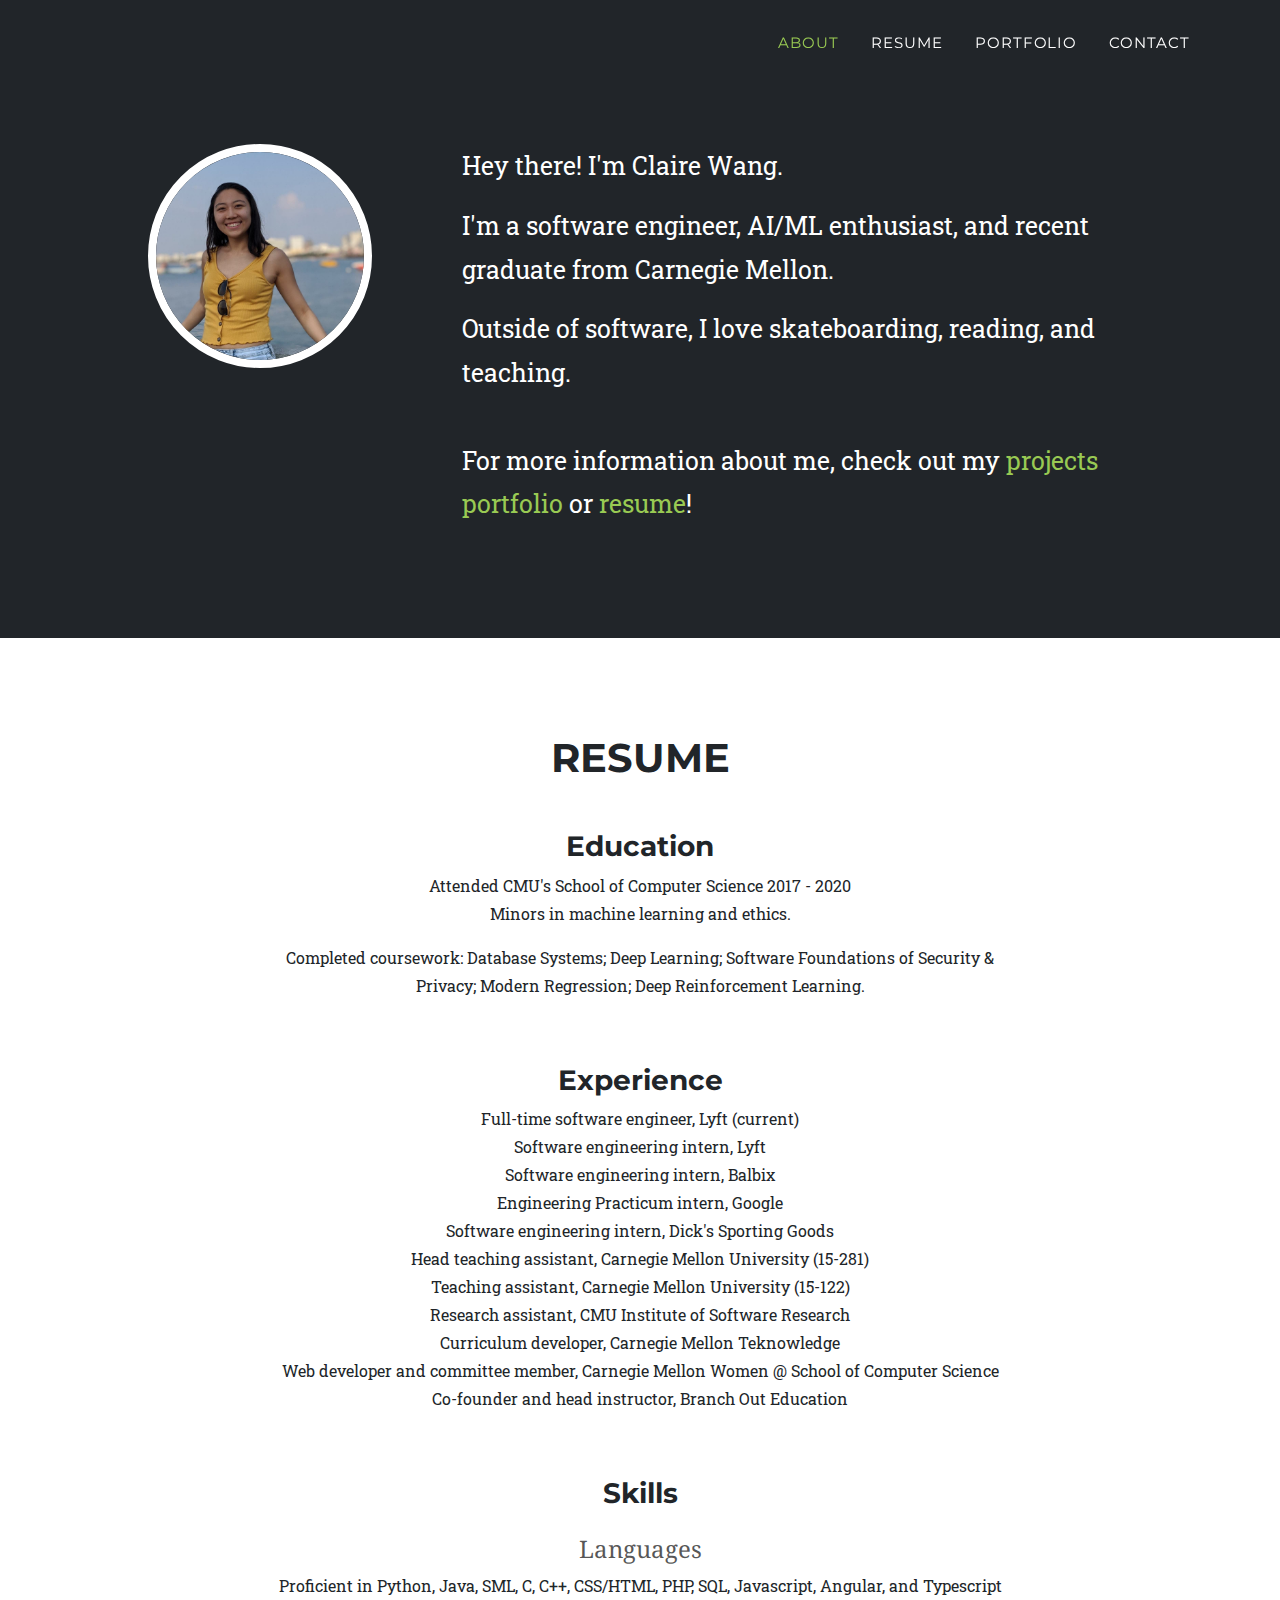
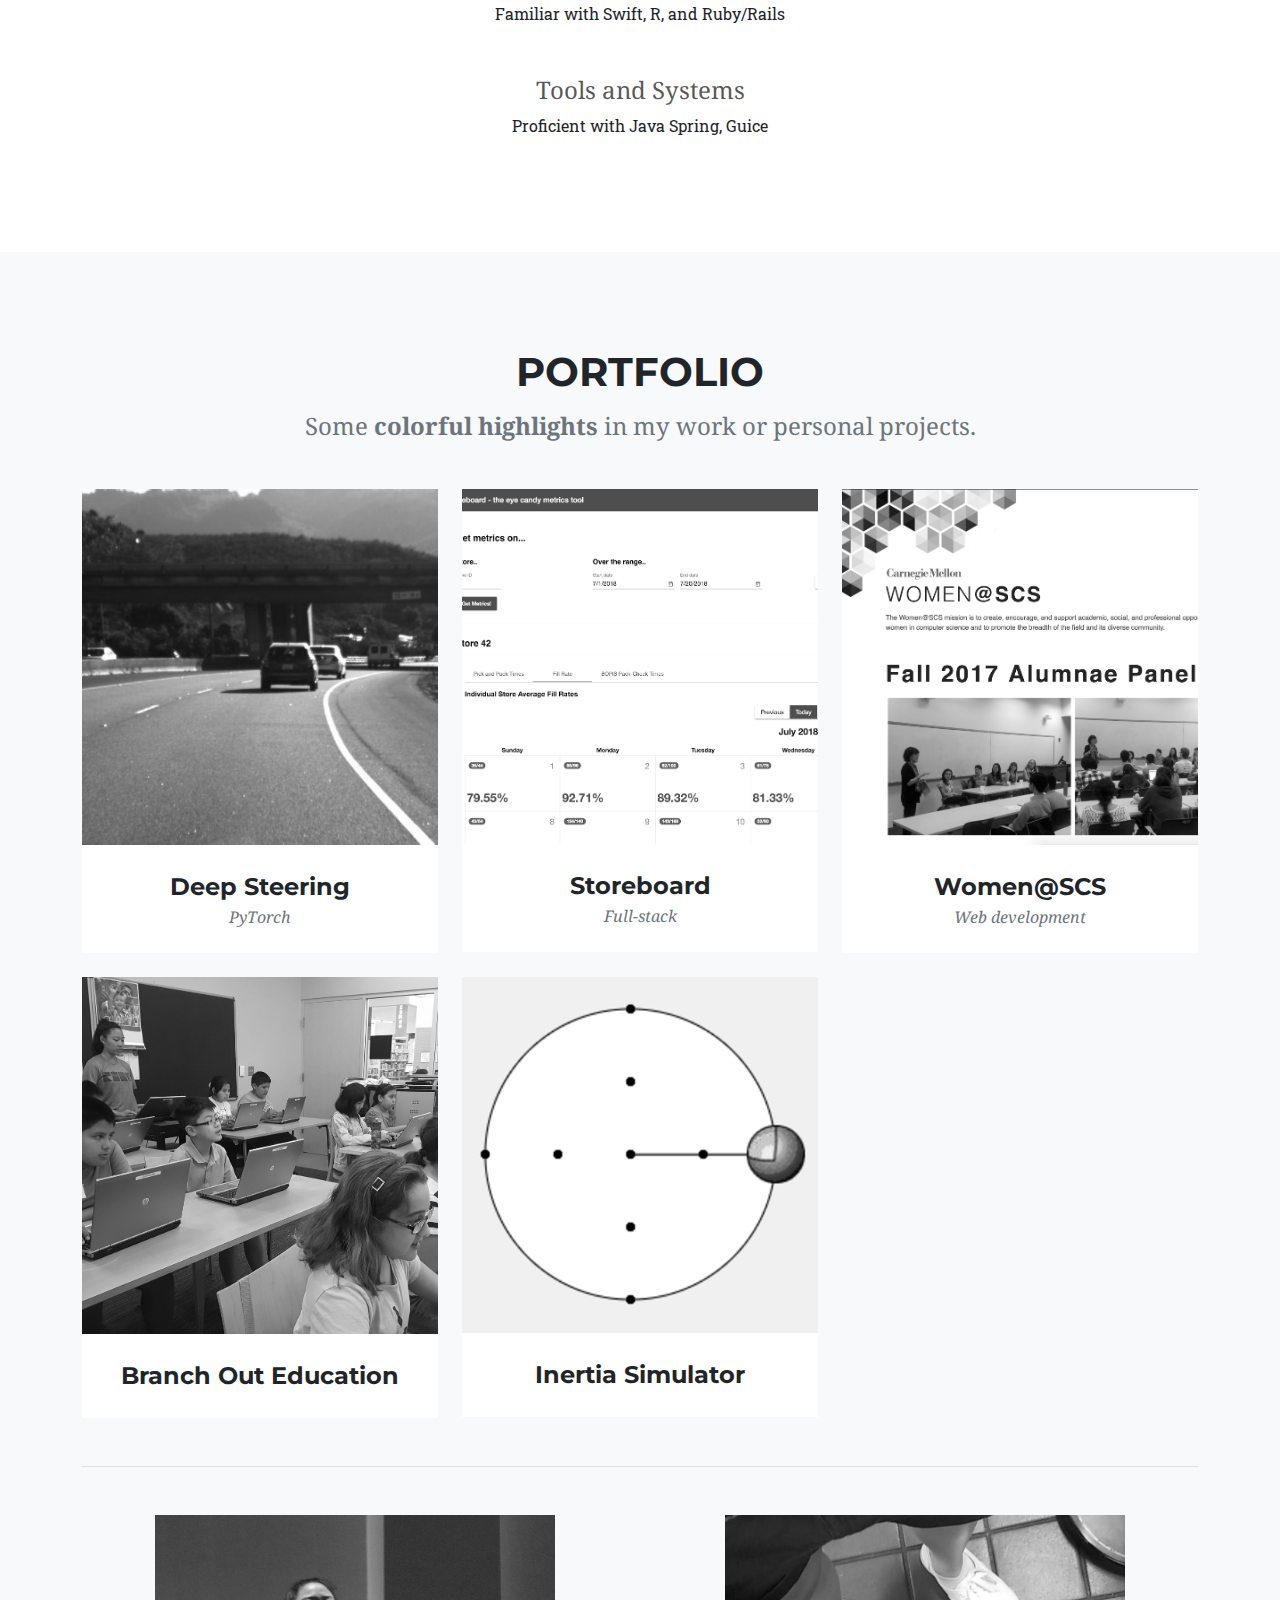
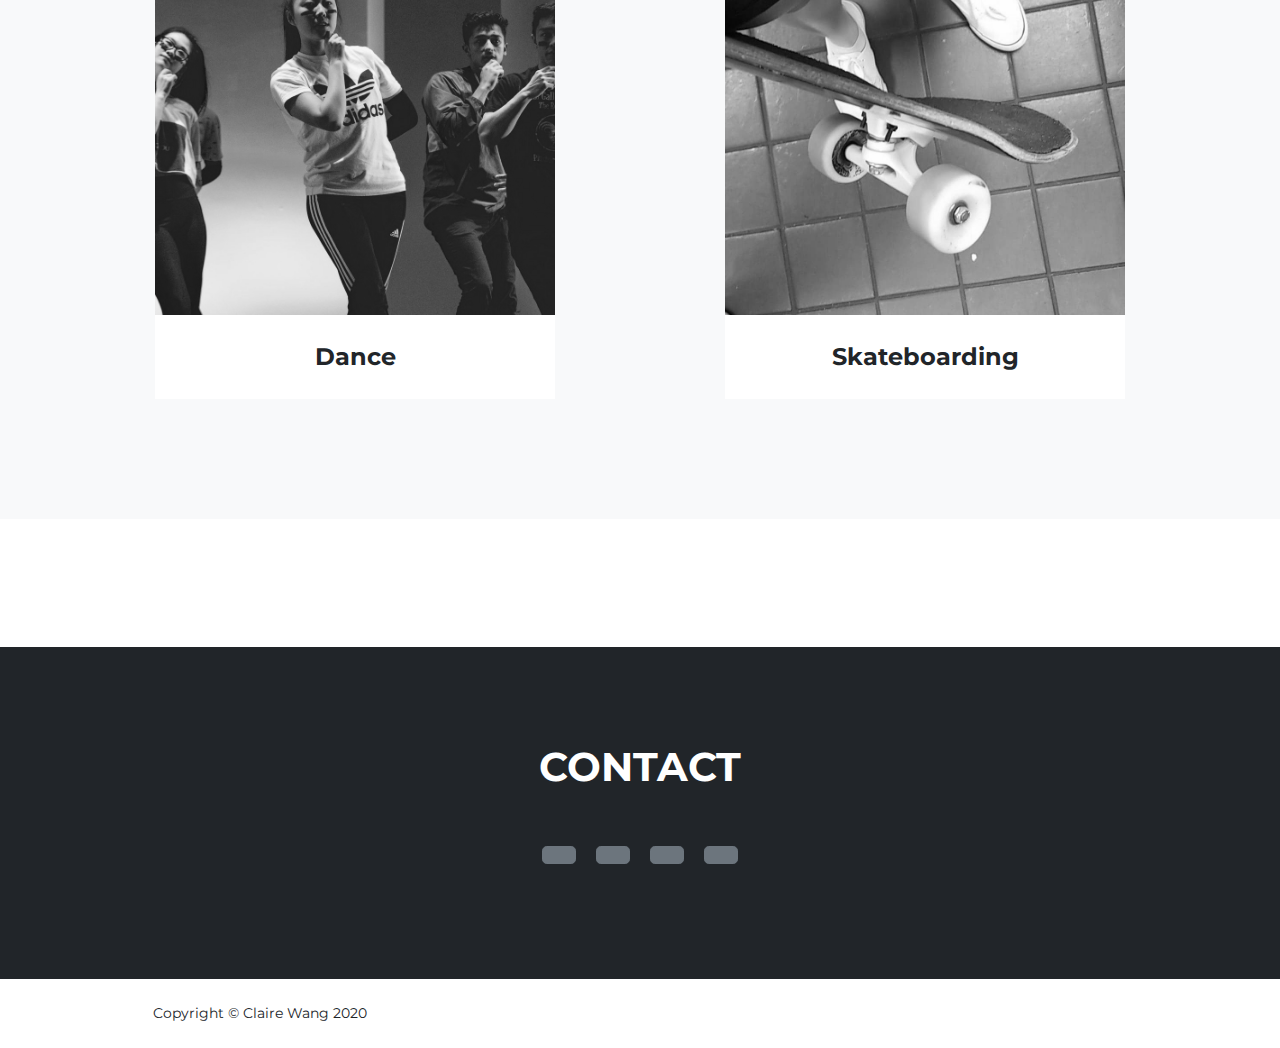
==== commit 66b59936: "updated 2021" ====
--- a/index.html
+++ b/index.html
@@ -45,8 +45,8 @@
                         </div>
                         <div class="col-lg-8 mx-auto text-left">
                             <p class="large">Hey there! I'm Claire Wang.</p>
-                            <p class="large">I'm a rising senior at Carnegie Mellon University's School of Computer Science in the city of Pittsburgh, Pennsylvania.</p>
-                            <p class="large">Outside of school, I skateboard, dance, and teach. <br><br>For more information about me, check out my <a href="#portfolio">projects portfolio</a> or <a href="#resume">resume</a>!</p>
+                            <p class="large">I'm a software engineer, AI/ML enthusiast, and recent graduate from Carnegie Mellon.</p>
+                            <p class="large">Outside of software, I love skateboarding, reading, and teaching. <br><br>For more information about me, check out my <a href="#portfolio">projects portfolio</a> or <a href="#resume">resume</a>!</p>
                         </div>
                     </div>
                 </div>
@@ -61,10 +61,10 @@
                     <div class="row justify-content-center">
                         <div class="col-lg-8 text-center">
                             <p class="mb-3">
-                              Attending Carnegie Mellon University's School of Computer Science 2017 - 2020<br> Minors in machine learning and ethics. <br>
+                              Attended CMU's School of Computer Science 2017 - 2020<br> Minors in machine learning and ethics. <br>
                             </p>
                             <p>
-                              Completed coursework: Imperative and Functional Programming; Parallel and Sequential Data Structures; AI: Representation and Problem-Solving; Probability Theory; Intro to ML; Database Systems; ML for Structured Data; Software Foundations of Security & Privacy; Modern Regression.<br>
+                              Completed coursework: Database Systems; Deep Learning; Software Foundations of Security & Privacy; Modern Regression; Deep Reinforcement Learning.<br>
                             </p>
                         </div>
                     </div>
@@ -73,6 +73,9 @@
                     <div class="row justify-content-center">
                         <div class="col-lg-8 text-center">
                             <p class="mb-3">
+                                Full-time software engineer, Lyft (current) <br>
+                                Software engineering intern, Lyft<br>
+                                Software engineering intern, Balbix<br>
                                 Engineering Practicum intern, Google<br>
                                 Software engineering intern, Dick's Sporting Goods<br>
                                 Head teaching assistant, Carnegie Mellon University (15-281)<br>
@@ -81,7 +84,6 @@
                                 Curriculum developer, Carnegie Mellon Teknowledge<br>
                                 Web developer and committee member, Carnegie Mellon Women @ School of Computer Science<br>
                                 Co-founder and head instructor, Branch Out Education
-                                
                             </p>
                         </div>
                     </div>
@@ -97,8 +99,7 @@
                             </p>
                             <h3 class="section-subheading mt-5">Tools and Systems</h3>
                             <p>
-                              Proficient with Java Spring, Guice, Gurobi Optimizer<br>
-                              Familiar with Cucumber
+                              Proficient with Java Spring, Guice<br>
                             </p>
                         </div>
                     </div>
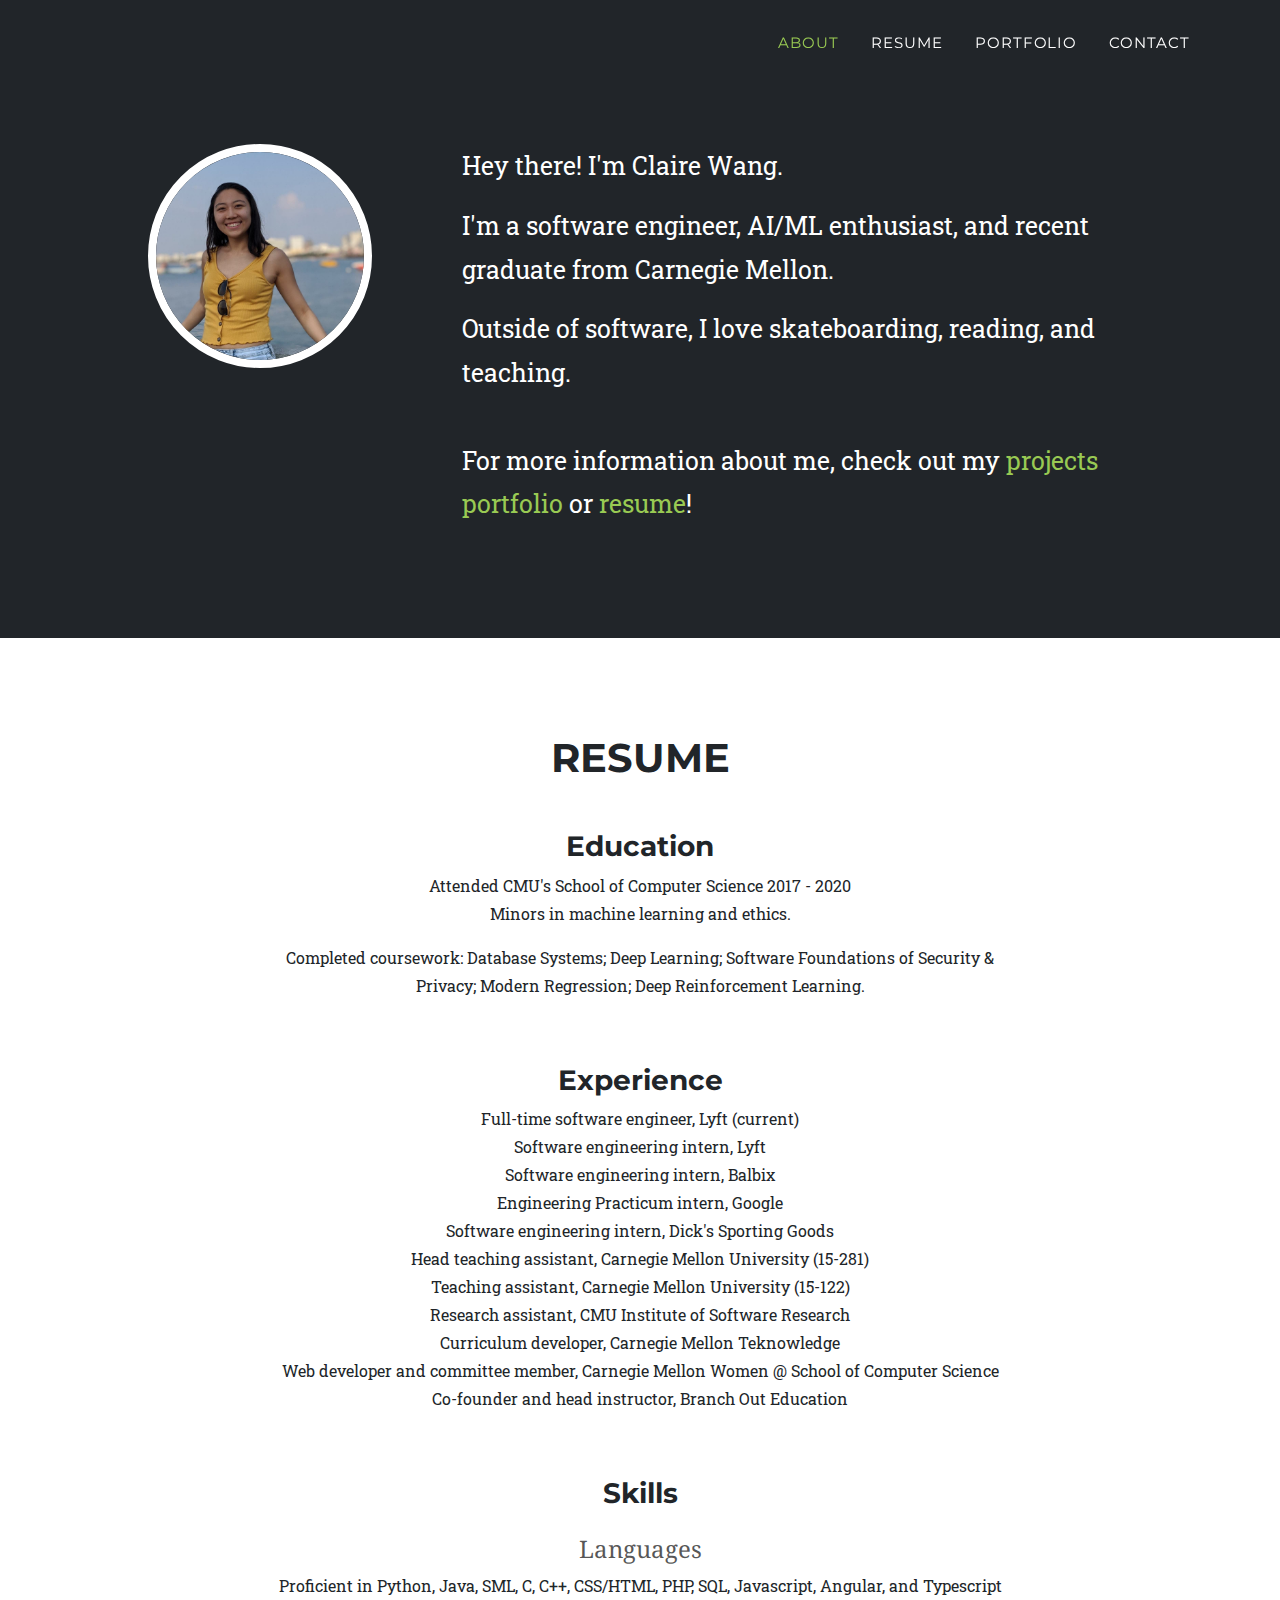
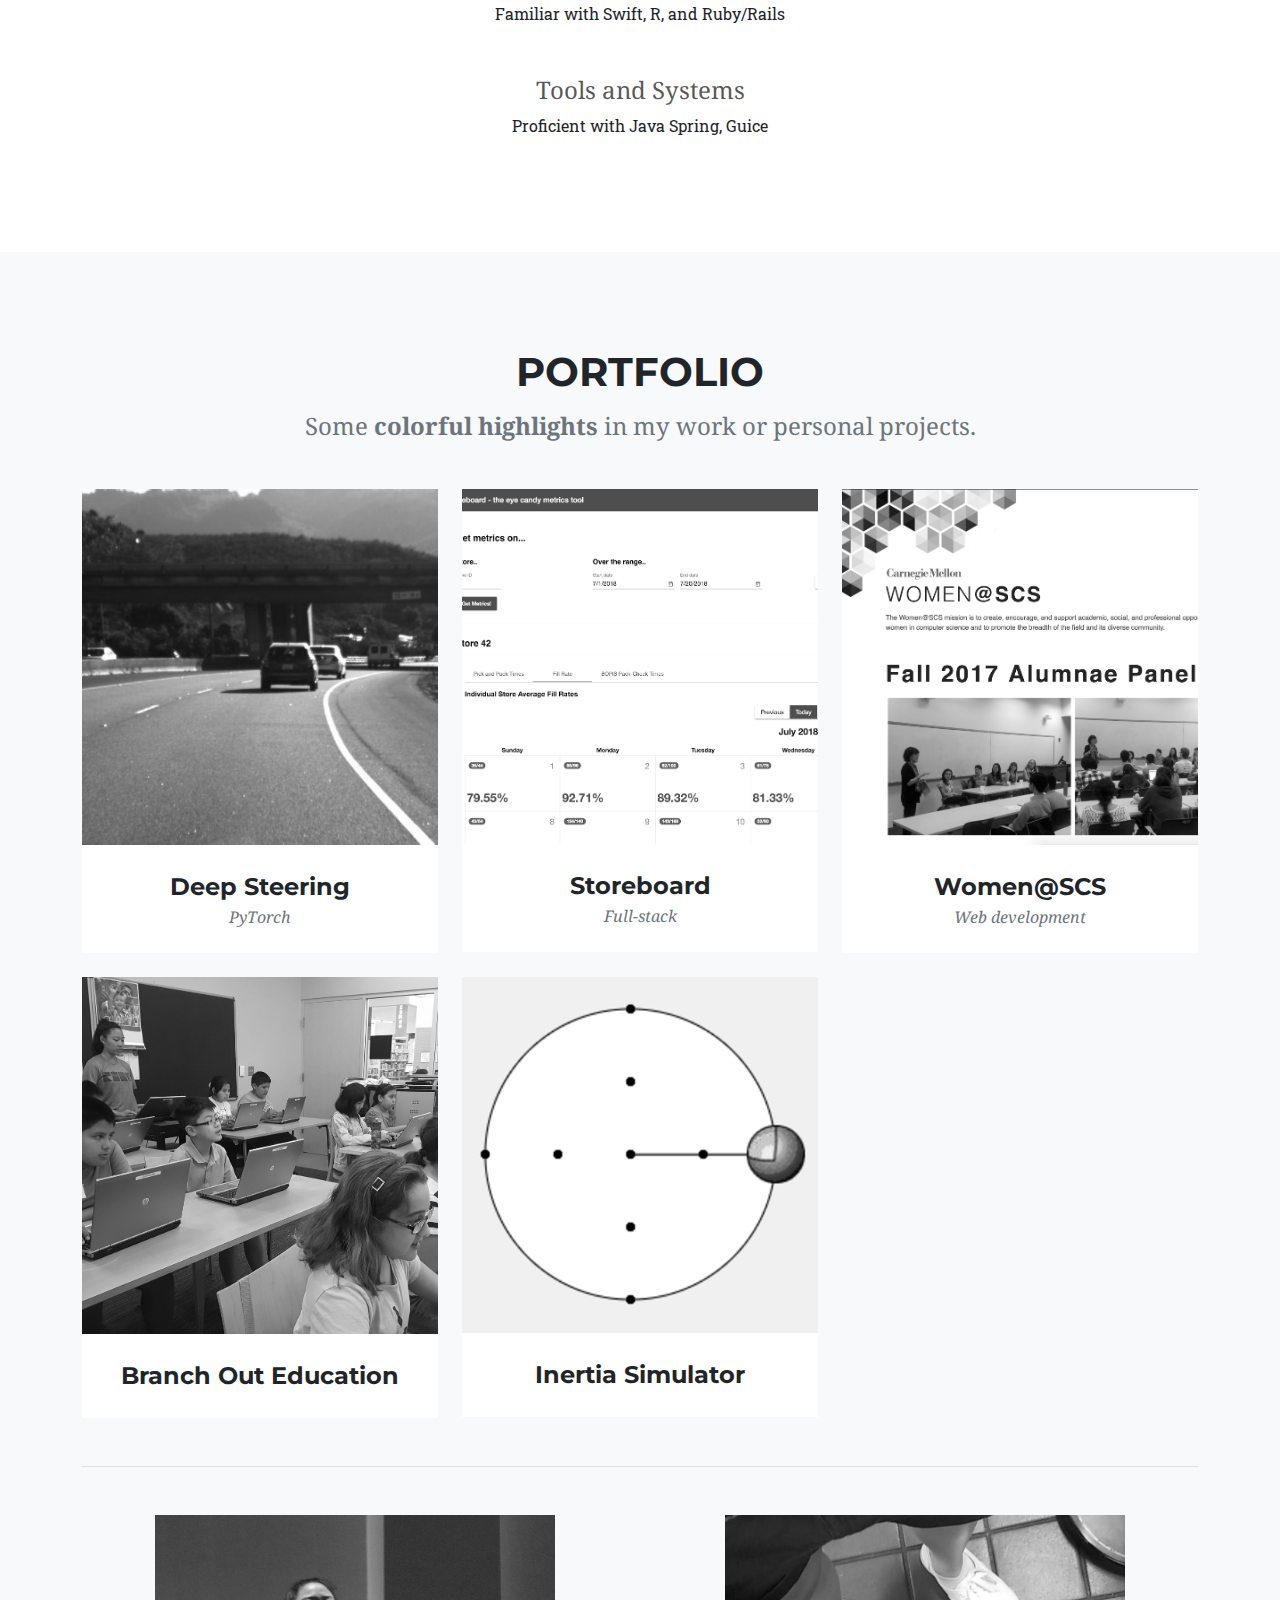
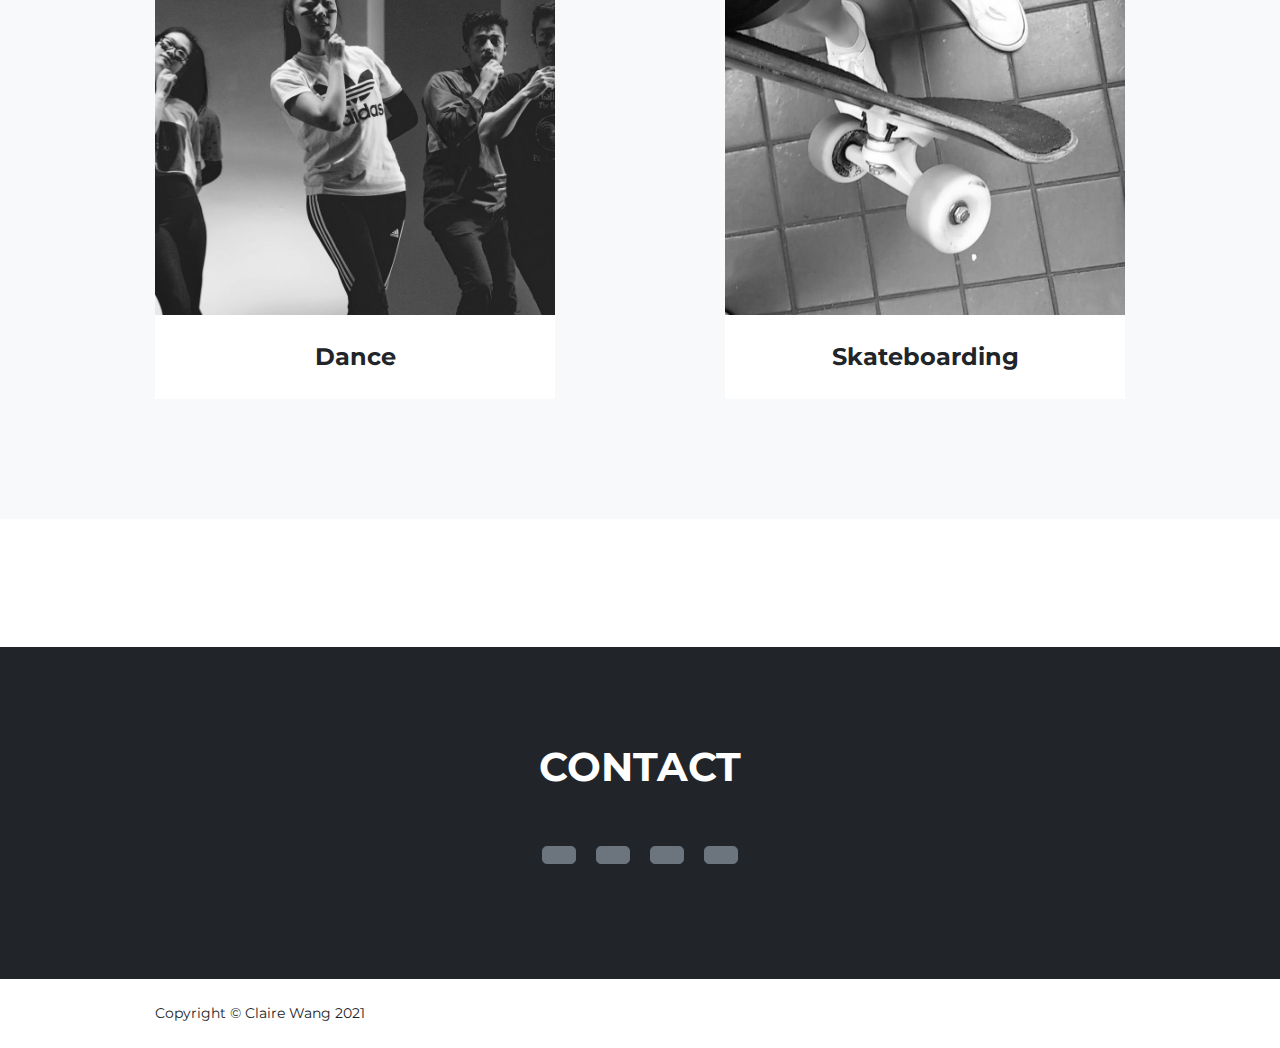
==== commit 4a4a04dc: "updated 2021" ====
--- a/index.html
+++ b/index.html
@@ -254,7 +254,7 @@
         <footer class="footer py-4">
             <div class="container">
                 <div class="row align-items-center">
-                    <div class="col-lg-4 text-lg-center">Copyright © Claire Wang 2020</div>
+                    <div class="col-lg-4 text-lg-center">Copyright © Claire Wang 2021</div>
                 </div>
             </div>
         </footer>
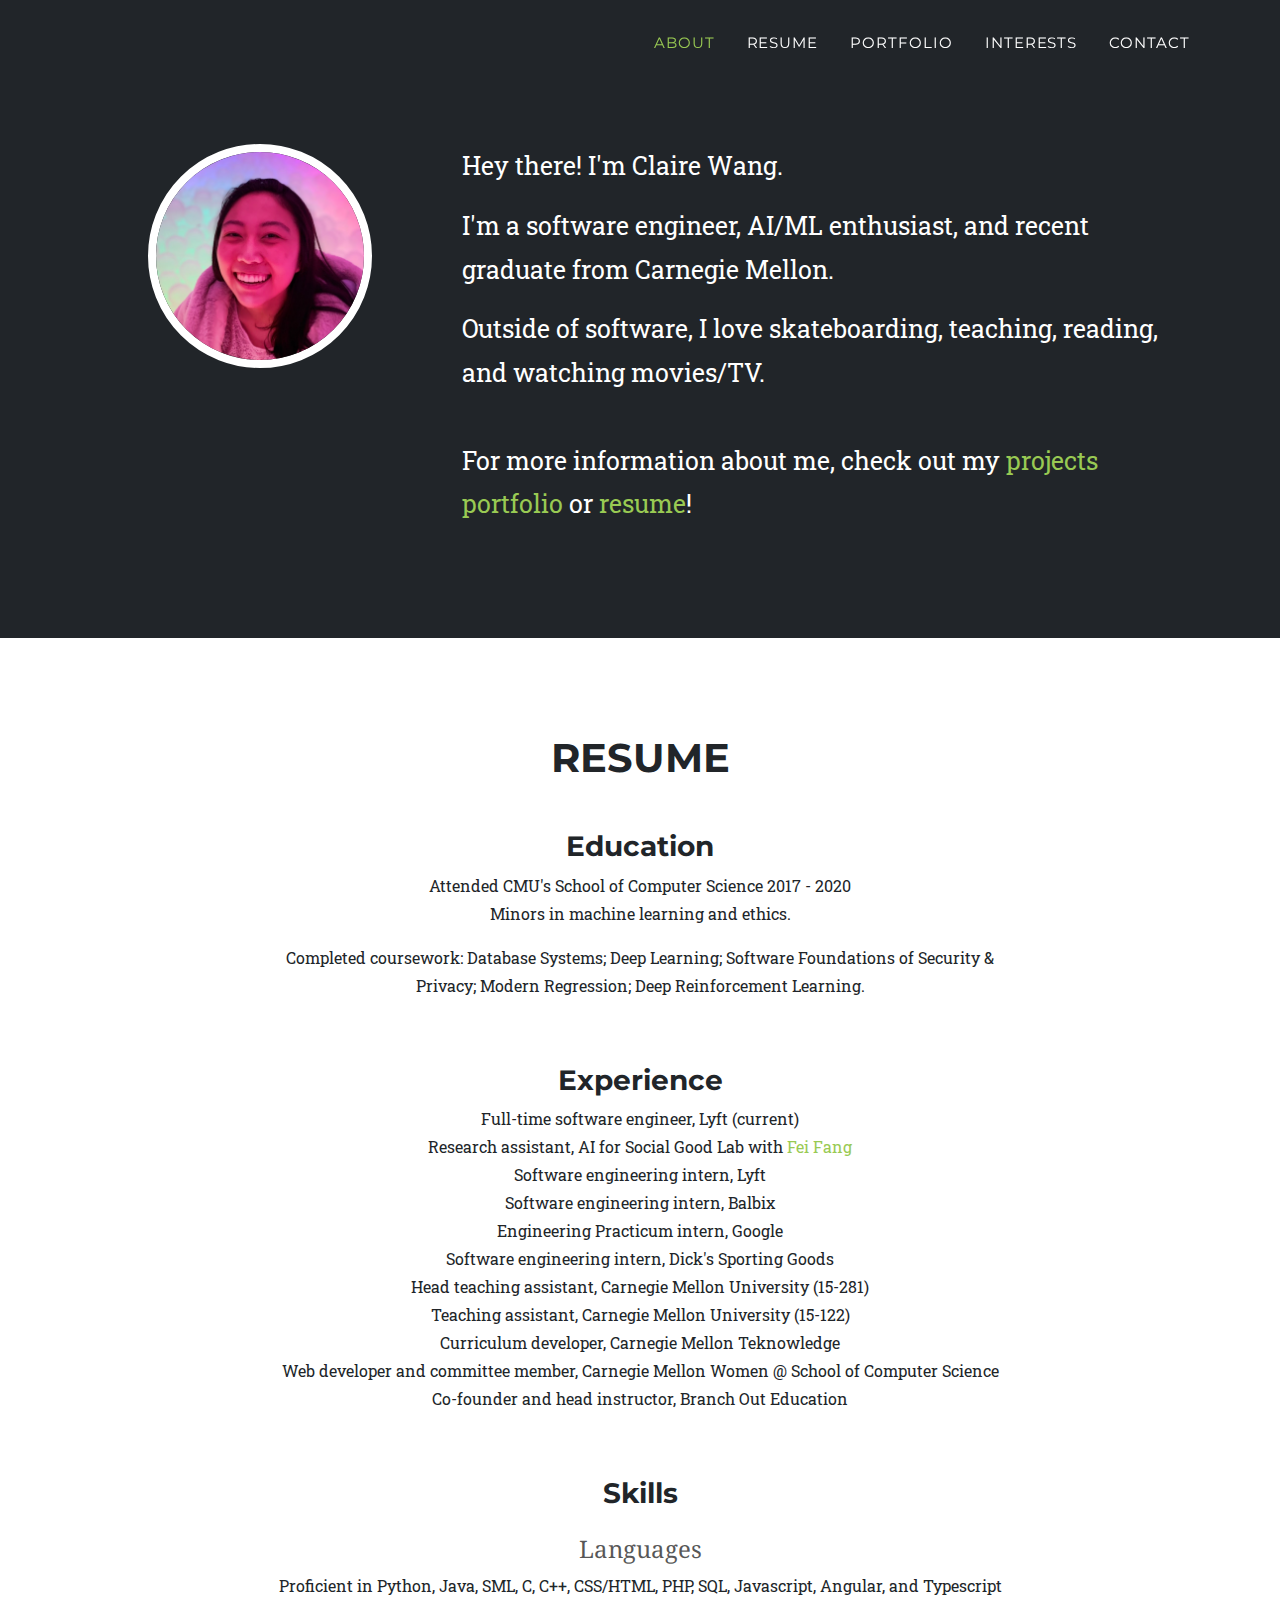
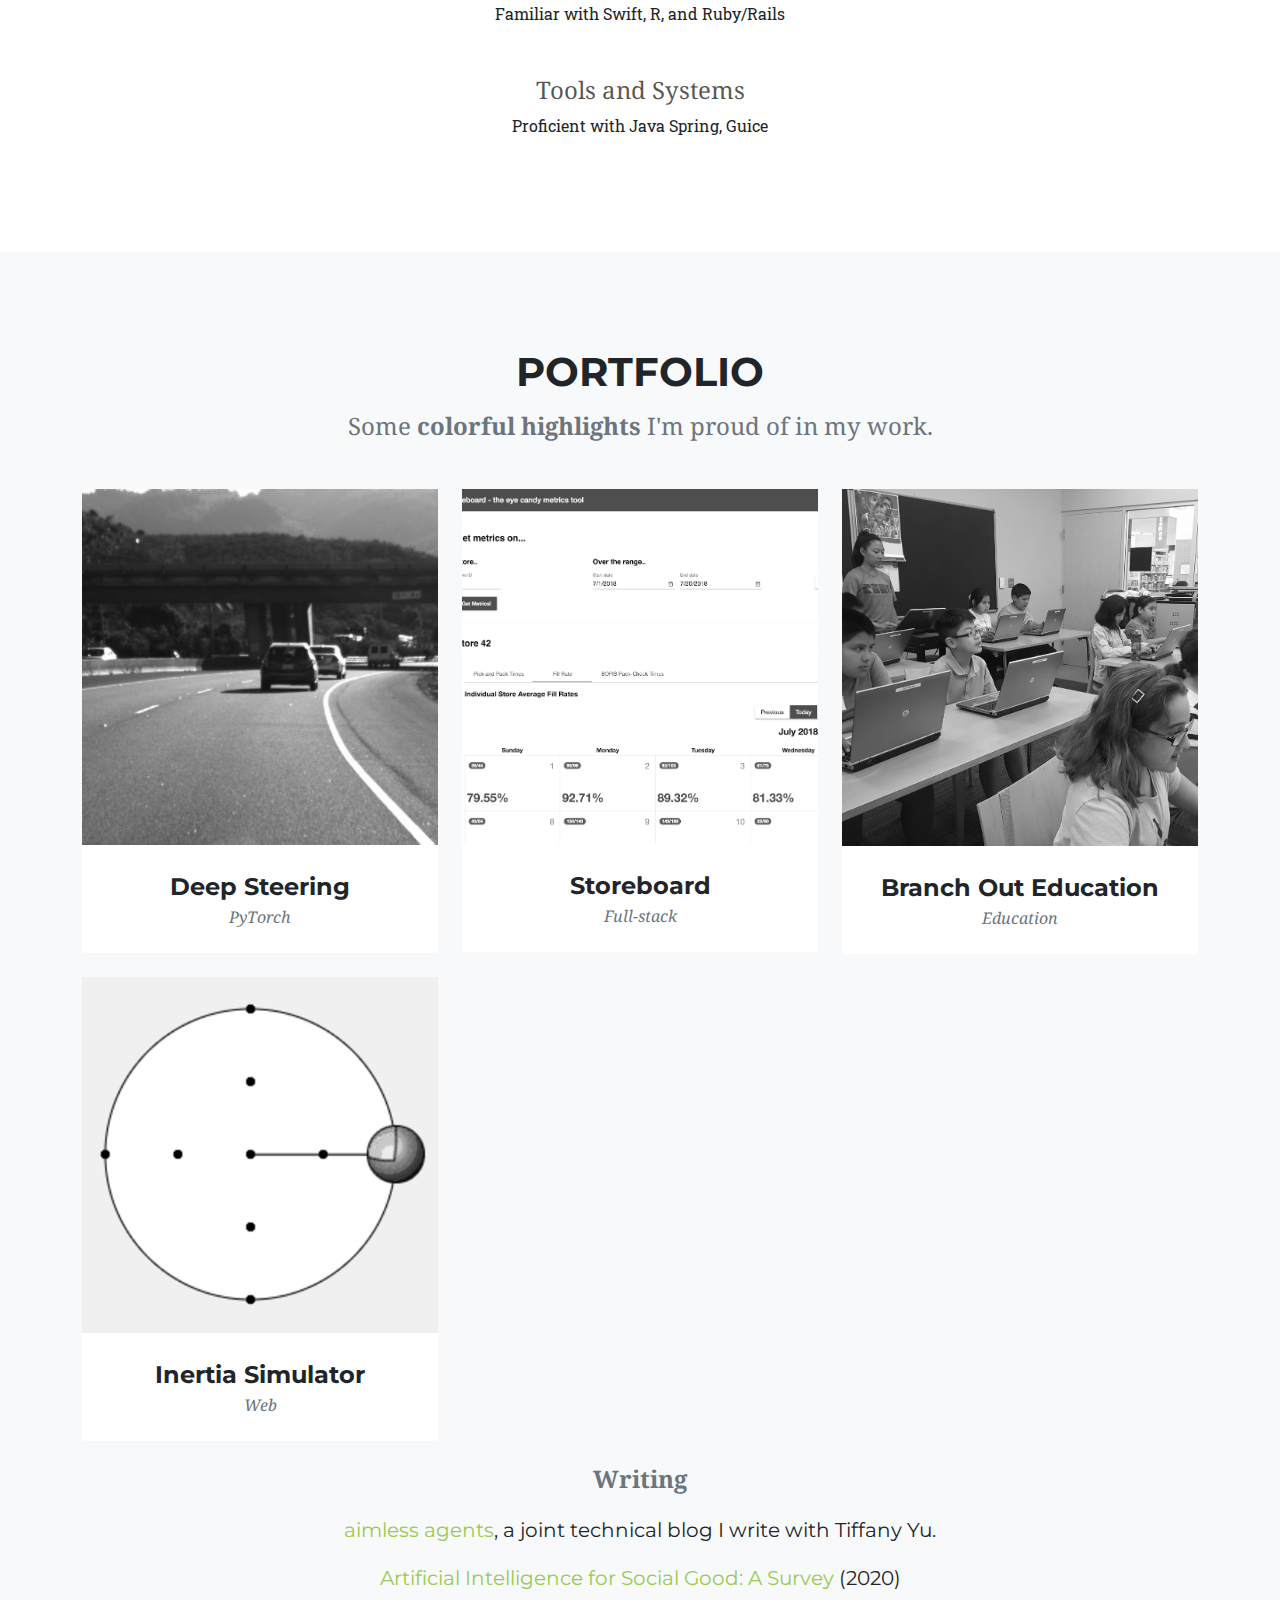
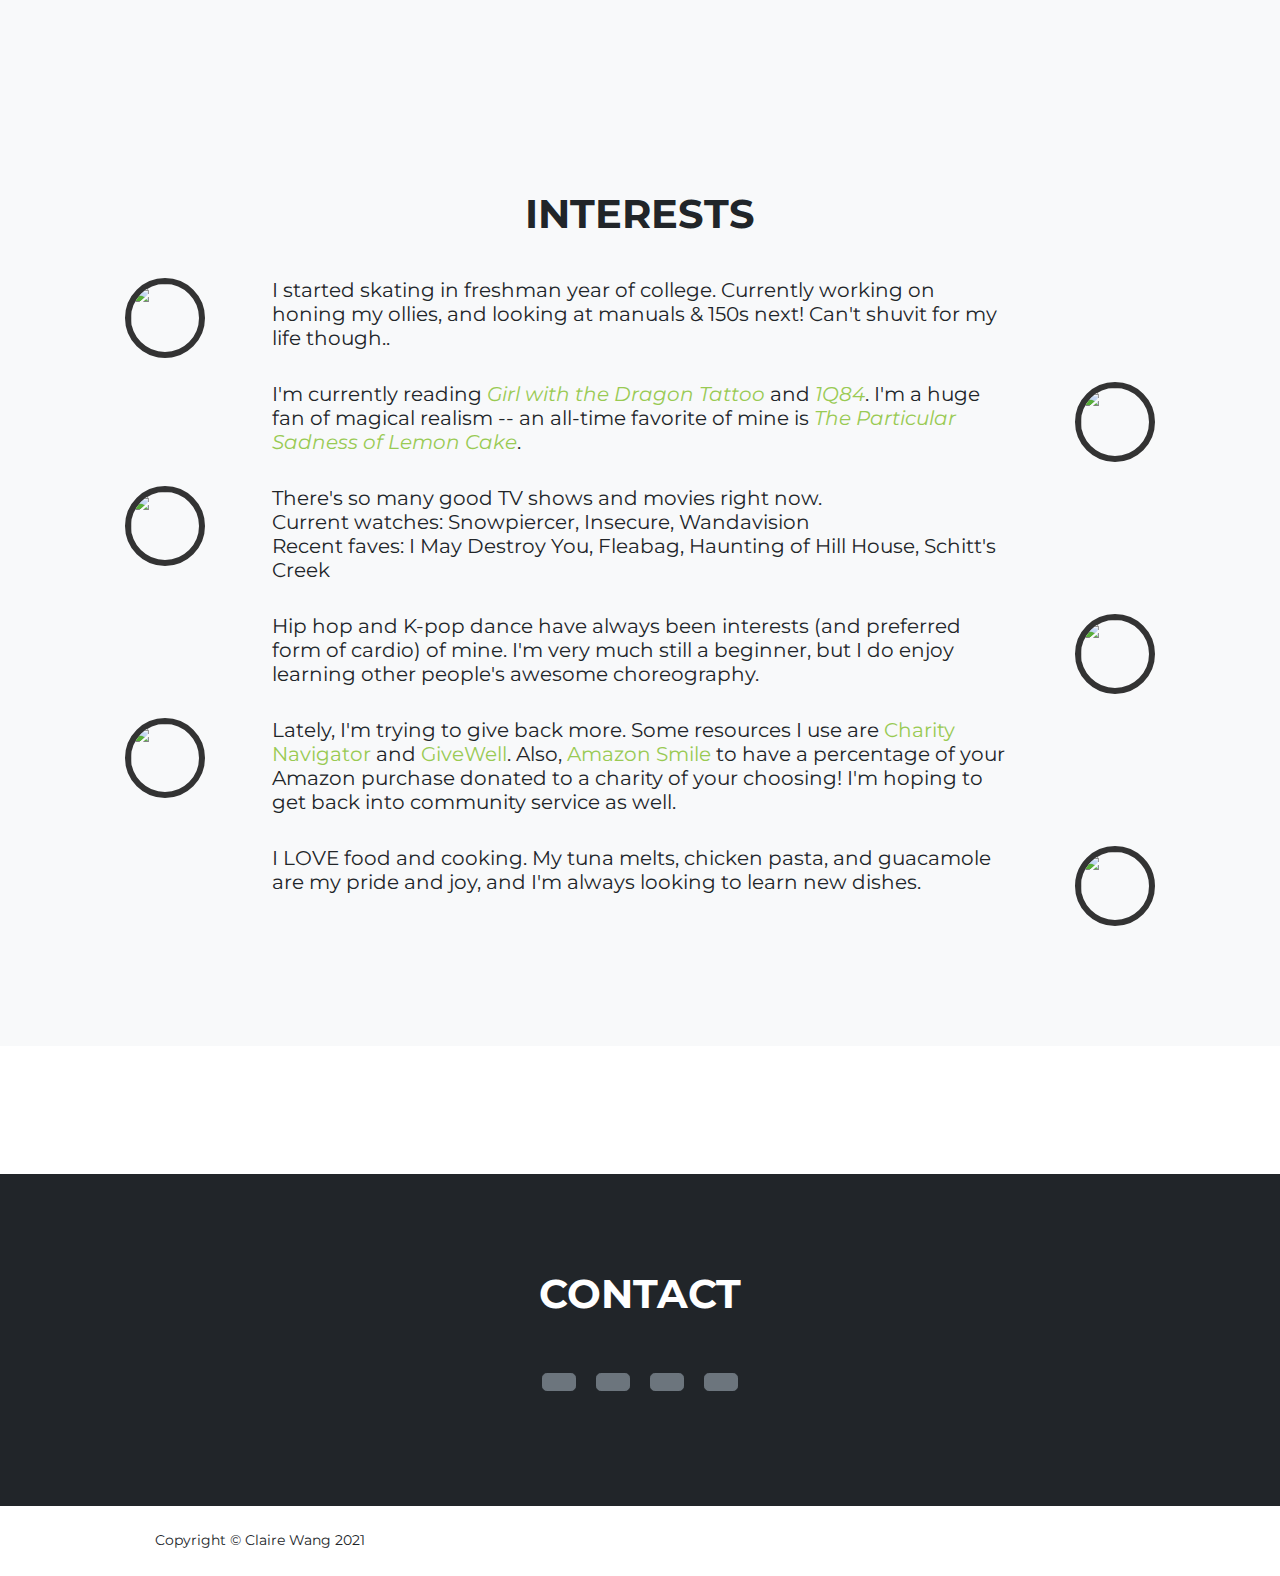
==== commit 124fd5b6: "updating portfolio" ====
--- a/index.html
+++ b/index.html
@@ -26,6 +26,7 @@
                         <li class="nav-item"><a class="nav-link js-scroll-trigger" href="#about">About</a></li>
                         <li class="nav-item"><a class="nav-link js-scroll-trigger" href="#resume">Resume</a></li>
                         <li class="nav-item"><a class="nav-link js-scroll-trigger" href="#portfolio">Portfolio</a></li>
+                        <li class="nav-item"><a class="nav-link js-scroll-trigger" href="#interests">Interests</a></li>
                         
                         <li class="nav-item"><a class="nav-link js-scroll-trigger" href="#contact">Contact</a></li>
                     </ul>
@@ -40,13 +41,13 @@
                     <div class="row mt-5">
                         <div class="col-lg-4">
                             <div class="team-member">
-                                <img class="mx-auto rounded-circle" src="./img/claire.jpg" alt="" />
+                                <img class="mx-auto rounded-circle white-border" src="./img/claire.jpg" alt="" />
                             </div>
                         </div>
                         <div class="col-lg-8 mx-auto text-left">
                             <p class="large">Hey there! I'm Claire Wang.</p>
                             <p class="large">I'm a software engineer, AI/ML enthusiast, and recent graduate from Carnegie Mellon.</p>
-                            <p class="large">Outside of software, I love skateboarding, reading, and teaching. <br><br>For more information about me, check out my <a href="#portfolio">projects portfolio</a> or <a href="#resume">resume</a>!</p>
+                            <p class="large">Outside of software, I love skateboarding,  teaching, reading, and watching movies/TV. <br><br>For more information about me, check out my <a href="#portfolio">projects portfolio</a> or <a href="#resume">resume</a>!</p>
                         </div>
                     </div>
                 </div>
@@ -74,13 +75,13 @@
                         <div class="col-lg-8 text-center">
                             <p class="mb-3">
                                 Full-time software engineer, Lyft (current) <br>
+                                Research assistant, AI for Social Good Lab with <a href="https://feifang.info/research/" target="_blank">Fei Fang</a><br>
                                 Software engineering intern, Lyft<br>
                                 Software engineering intern, Balbix<br>
                                 Engineering Practicum intern, Google<br>
                                 Software engineering intern, Dick's Sporting Goods<br>
                                 Head teaching assistant, Carnegie Mellon University (15-281)<br>
                                 Teaching assistant, Carnegie Mellon University (15-122)<br>
-                                Research assistant, CMU Institute of Software Research<br>
                                 Curriculum developer, Carnegie Mellon Teknowledge<br>
                                 Web developer and committee member, Carnegie Mellon Women @ School of Computer Science<br>
                                 Co-founder and head instructor, Branch Out Education
@@ -109,15 +110,15 @@
         </section>
         <!-- Portfolio Grid-->
         <section class="page-section bg-light" id="portfolio">
-            <div class="container">
+            <div class="container mb-4">
                 <div class="text-center">
                     <h2 class="section-heading text-uppercase">Portfolio</h2>
-                    <h3 class="section-subheading text-muted mb-5">Some <b class="hovercolor">colorful highlights</b> in my work or personal projects.</h3>
+                    <h3 class="section-subheading text-muted mb-5">Some <b class="hovercolor">colorful highlights</b> I'm proud of in my work.</h3>
                 </div>
                 <div class="row">
                     <div class="col-lg-4 col-sm-6 mb-4">
                         <div class="portfolio-item">
-                            <a class="portfolio-link" data-toggle="modal" href="#portfolioModal1"
+                            <a class="portfolio-link" data-toggle="modal" href="#deepsteer"
                                 ><div class="portfolio-hover">
                                     <div class="portfolio-hover-content"><i class="fas fa-plus fa-3x"></i></div>
                                 </div>
@@ -131,7 +132,7 @@
                     </div>
                     <div class="col-lg-4 col-sm-6 mb-4">
                         <div class="portfolio-item">
-                            <a class="portfolio-link" data-toggle="modal" href="#portfolioModal2"
+                            <a class="portfolio-link" data-toggle="modal" href="#storeboard"
                                 ><div class="portfolio-hover">
                                     <!-- <div class="portfolio-hover-content"><i class="fas fa-plus fa-3x"></i></div> -->
                                 </div>
@@ -143,23 +144,9 @@
                             </div>
                         </div>
                     </div>
-                    <div class="col-lg-4 col-sm-6 mb-4">
-                        <div class="portfolio-item">
-                            <a class="portfolio-link" data-toggle="modal" href="#portfolioModal3"
-                                ><div class="portfolio-hover">
-                                    <div class="portfolio-hover-content"><i class="fas fa-plus fa-3x"></i></div>
-                                </div>
-                                <img class="img-fluid" src="img/wscs.png" alt=""
-                            /></a>
-                            <div class="portfolio-caption">
-                                <div class="portfolio-caption-heading">Women@SCS</div>
-                                <div class="portfolio-caption-subheading text-muted">Web development</div>
-                            </div>
-                        </div>
-                    </div>
                     <div class="col-lg-4 col-sm-6 mb-4 mb-lg-0">
                         <div class="portfolio-item">
-                            <a class="portfolio-link" data-toggle="modal" href="#portfolioModal4"
+                            <a class="portfolio-link" data-toggle="modal" href="#branchout"
                                 ><div class="portfolio-hover">
                                     <div class="portfolio-hover-content"><i class="fas fa-plus fa-3x"></i></div>
                                 </div>
@@ -167,13 +154,13 @@
                             /></a>
                             <div class="portfolio-caption">
                                 <div class="portfolio-caption-heading">Branch Out Education</div>
-                                <div class="portfolio-caption-subheading text-muted"></div>
+                                <div class="portfolio-caption-subheading text-muted">Education</div>
                             </div>
                         </div>
                     </div>
                     <div class="col-lg-4 col-sm-6 mb-4 mb-sm-0">
                         <div class="portfolio-item">
-                            <a class="portfolio-link" data-toggle="modal" href="#portfolioModal5"
+                            <a class="portfolio-link" data-toggle="modal" href="#inertialab"
                                 ><div class="portfolio-hover">
                                     <div class="portfolio-hover-content"><i class="fas fa-plus fa-3x"></i></div>
                                 </div>
@@ -181,41 +168,87 @@
                             /></a>
                             <div class="portfolio-caption">
                                 <div class="portfolio-caption-heading">Inertia Simulator</div>
-                                <div class="portfolio-caption-subheading text-muted"></div>
-                            </div>
-                        </div>
-                    </div>
-                </div>
-                <hr class="divider dark my-5" />
-
-                <div class="row">
-                    <div class="col-lg-6 col-sm-6 mb-4">
-                        <div class="portfolio-item">
-                            <a class="portfolio-link" data-toggle="modal" href="#portfolioModalA1"
-                                ><div class="portfolio-hover">
-                                    <div class="portfolio-hover-content"><i class="fas fa-plus fa-3x"></i></div>
-                                </div>
-                                <img class="img-fluid" src="img/ds.jpg" alt=""
-                            /></a>
-                            <div class="portfolio-caption">
-                                <div class="portfolio-caption-heading">Dance</div>
-                            </div>
-                        </div>
-                    </div>
-                    <div class="col-lg-6 col-sm-6 mb-4">
-                        <div class="portfolio-item">
-                            <a class="portfolio-link" data-toggle="modal" href="#portfolioModalA2"
-                                ><div class="portfolio-hover">
-                                    <!-- <div class="portfolio-hover-content"><i class="fas fa-plus fa-3x"></i></div> -->
-                                </div>
-                                <img class="img-fluid" src="img/sk8.jpg" alt=""
-                            /></a>
-                            <div class="portfolio-caption">
-                                <div class="portfolio-caption-heading">Skateboarding</div>
-                            </div>
-                        </div>
-                    </div>
-                    
+                                <div class="portfolio-caption-subheading text-muted">Web</div>
+                            </div>
+                        </div>
+                    </div>
+                </div>
+                
+            </div>
+            <div class="container mt-4 text-center">
+                <h3 class="section-subheading text-muted my-4"><b>Writing</b></h3>
+                <h5 class="normal-font">
+                    <a href="https://aimless-agents.github.io/" target="_blank">aimless agents</a>, a joint technical blog I write with Tiffany Yu.<br/><br/>
+                    <a href="https://arxiv.org/abs/2001.01818" target="_blank">Artificial Intelligence for Social Good: A Survey</a> (2020)
+                </h5>
+            </div>
+        </section>
+
+        <section class="page-section bg-light" id="interests">
+        <div class="container">
+                <div class="text-center">
+                    <h2 class="section-heading text-uppercase">Interests</h2>
+                    <br>
+                </div>
+
+                <div class="row mb-4">
+                    <div class="col-lg-2 mini-bubble">
+                        <img class="mx-auto rounded-circle dark-border" src="./img/icons/skate.png" alt="" />
+                    </div>
+                    <div class="col-lg-8">
+                        <h5>I started skating in freshman year of college. Currently working on honing my ollies, and looking at manuals & 150s next! Can't shuvit for my life though..</h5>
+                    </div>
+                </div>
+                <div class="row mb-4">
+                    <div class="col-lg-2"></div>
+                    <div class="col-lg-8">
+                        <h5>I'm currently reading <a href="https://www.goodreads.com/book/show/2429135.The_Girl_with_the_Dragon_Tattoo" target="_blank"><i>Girl with the Dragon Tattoo</i></a> and <a href="https://www.goodreads.com/book/show/10357575-1q84" target="_blank"><i>1Q84</i></a>. I'm a huge fan of magical realism -- an all-time favorite of mine is <a href="https://www.goodreads.com/book/show/7048800-the-particular-sadness-of-lemon-cake" target="_blank"><i>The Particular Sadness of Lemon Cake</i></a>.</h5>
+                    </div>
+                    <div class="col-lg-2 mini-bubble">
+                        <img class="mx-auto rounded-circle dark-border" src="./img/icons/books.png" alt="" />
+                    </div>
+                </div>
+                <div class="row mb-4">
+                    <div class="col-lg-2 mini-bubble">
+                        <img class="mx-auto rounded-circle dark-border" src="./img/icons/movie.png" alt="" />
+                    </div>
+                    <div class="col-lg-8">
+                        <h5>There's so many good TV shows and movies right now. <br/>Current watches: Snowpiercer, Insecure, Wandavision <br/>Recent faves: I May Destroy You, Fleabag, Haunting of Hill House, Schitt's Creek</h5>
+                    </div>
+                </div>
+                <div class="row mb-4">
+                    <div class="col-lg-2"></div>
+                    <div class="col-lg-8">
+                        <h5>Hip hop and K-pop dance have always been interests (and preferred form of cardio) of mine. I'm very much still a beginner, but I do enjoy learning other people's awesome choreography. </h5>
+                    </div>
+                    <div class="col-lg-2 mini-bubble">
+                        <img class="mx-auto rounded-circle dark-border" src="./img/icons/dance.png" alt="" />
+                    </div>
+                </div>
+                <!--<div class="row mb-4">
+                    <div class="col-lg-2 mini-bubble">
+                        <img class="mx-auto rounded-circle dark-border" src="./img/icons/rocket.png" alt="" />
+                    </div>
+                    <div class="col-lg-8">
+                        <h5>I recently started getting into stocks -- very casually though, none of that r/WSB game. Always down to discuss them with anyone (with my <i>very</i> limited beginner expertise)!</h5>
+                    </div>
+                </div>-->
+                <div class="row mb-4">
+                    <div class="col-lg-2 mini-bubble">
+                        <img class="mx-auto rounded-circle dark-border" src="./img/icons/give.png" alt="" />
+                    </div>
+                    <div class="col-lg-8">
+                        <h5>Lately, I'm trying to give back more. Some resources I use are <a href="https://www.charitynavigator.org/" target="_blank">Charity Navigator</a> and <a href="https://www.givewell.org/" target="_blank">GiveWell</a>. Also, <a href="https://smile.amazon.com/" target="_blank">Amazon Smile</a> to have a percentage of your Amazon purchase donated to a charity of your choosing! I'm hoping to get back into community service as well.</h5>
+                    </div>
+                </div>
+                <div class="row mb-4">
+                    <div class="col-lg-2"></div>
+                    <div class="col-lg-8">
+                        <h5>I LOVE food and cooking. My tuna melts, chicken pasta, and guacamole are my pride and joy, and I'm always looking to learn new dishes.</h5>
+                    </div>
+                    <div class="col-lg-2 mini-bubble">
+                        <img class="mx-auto rounded-circle dark-border" src="./img/icons/avo.png" alt="" />
+                    </div>
                 </div>
             </div>
         </section>
@@ -259,7 +292,7 @@
             </div>
         </footer>
 
-        <div class="portfolio-modal modal fade" id="portfolioModal1" tabindex="-1" role="dialog" aria-hidden="true">
+        <div class="portfolio-modal modal fade" id="deepsteer" tabindex="-1" role="dialog" aria-hidden="true">
             <div class="modal-dialog">
                 <div class="modal-content">
                     <div class="close-modal" data-dismiss="modal"><img src="img/close-icon.svg" /></div>
@@ -271,10 +304,10 @@
                                     <h2 class="text-uppercase">Deep Steering</h2>
                                     <p class="item-intro text-muted">Deep neural network for predicting steering wheel angles.</p>
                                     <img class="img-fluid d-block mx-auto" src="img/deepsteer.jpg" alt="" />
-                                    <p>Use this area to describe your project. Lorem ipsum dolor sit amet, consectetur adipisicing elit. Est blanditiis dolorem culpa incidunt minus dignissimos deserunt repellat aperiam quasi sunt officia expedita beatae cupiditate, maiores repudiandae, nostrum, reiciendis facere nemo!</p>
+                                    <p>As my final project for Intro to Deep Learning, I worked on a team of 4 to develop and train a deep learning model to predict steering angles given road imagery for an autonomous driving agent. We utilized spatio-temporal convolutional nets and convolutional LSTMs in our architecture.</p>
                                     <ul class="list-inline">
                                         <li>2020</li>
-                                        <li>Python</li>
+                                        <li>Pytorch</li>
                                     </ul>
                                     <button class="btn btn-primary" data-dismiss="modal" type="button"><i class="fas fa-times mr-1"></i>Close</button>
                                 </div>
@@ -285,7 +318,7 @@
             </div>
         </div>
         <!-- Modal 2-->
-        <div class="portfolio-modal modal fade" id="portfolioModal2" tabindex="-1" role="dialog" aria-hidden="true">
+        <div class="portfolio-modal modal fade" id="storeboard" tabindex="-1" role="dialog" aria-hidden="true">
             <div class="modal-dialog">
                 <div class="modal-content">
                     <div class="close-modal" data-dismiss="modal"><img src="img/close-icon.svg" /></div>
@@ -310,33 +343,8 @@
                 </div>
             </div>
         </div>
-        <!-- Modal 3-->
-        <div class="portfolio-modal modal fade" id="portfolioModal3" tabindex="-1" role="dialog" aria-hidden="true">
-            <div class="modal-dialog">
-                <div class="modal-content">
-                    <div class="close-modal" data-dismiss="modal"><img src="img/close-icon.svg" /></div>
-                    <div class="container">
-                        <div class="row justify-content-center">
-                            <div class="col-lg-8">
-                                <div class="modal-body">
-                                    <!-- Project Details Go Here-->
-                                    <h2 class="text-uppercase">Women@SCS Web Dev</h2>
-                                    <!-- <p class="item-intro text-muted">Lorem ipsum dolor sit amet consectetur.</p> -->
-                                    <img class="img-fluid d-block mx-auto" src="assets/img/portfolio/03-full.jpg" alt="" />
-                                    <p>I work on redesigning and maintaining the new Women@SCS website. I'm also part of the committee that plans and organizes club events.</p>
-                                    <ul class="list-inline">
-                                        <li>2017 - present</li>
-                                        <li>PHP, CSS</li>
-                                    </ul>
-                                    <button class="btn btn-primary" data-dismiss="modal" type="button"><i class="fas fa-times mr-1"></i>Close</button>
-                                </div>
-                            </div>
-                        </div>
-                    </div>
-                </div>
-            </div>
-        </div>
-        <div class="portfolio-modal modal fade" id="portfolioModal4" tabindex="-1" role="dialog" aria-hidden="true">
+        
+        <div class="portfolio-modal modal fade" id="branchout" tabindex="-1" role="dialog" aria-hidden="true">
             <div class="modal-dialog">
                 <div class="modal-content">
                     <div class="close-modal" data-dismiss="modal"><img src="img/close-icon.svg" /></div>
@@ -347,7 +355,7 @@
                                     <h2 class="text-uppercase">Branch Out Education</h2>
                                     <p class="item-intro text-muted">An organization dedicated to promoting equality in education.</p>
                                     <img class="img-fluid d-block mx-auto" src="assets/img/portfolio/04-full.jpg" alt="" />
-                                    <p>In 2016, I cofounded the organization Branch Out with my friend and colleague Shreya Parjan, bringing educational opportunities to young innovators across all backgrounds. We launched our pilot program, the Innovation Lab, that summer.</p>
+                                    <p>In 2016, I co-founded the organization <a href="https://clairecw.github.io/branchout/en/" target="_blank">Branch Out</a> with my friend and colleague Shreya Parjan, bringing educational opportunities to young innovators (particularly those from lower socioeconomic backgrounds). That summer, we launched our pilot program, the Innovation Lab, a free 1-week boot camp teaching Python and basic entrepreneurial skills.</p>
                                     <ul class="list-inline">
                                         <li>2016 - 2018</li>
                                         <li>Education</li>
@@ -361,7 +369,7 @@
             </div>
         </div>
         <!-- Modal 5-->
-        <div class="portfolio-modal modal fade" id="portfolioModal5" tabindex="-1" role="dialog" aria-hidden="true">
+        <div class="portfolio-modal modal fade" id="inertialab" tabindex="-1" role="dialog" aria-hidden="true">
             <div class="modal-dialog">
                 <div class="modal-content">
                     <div class="close-modal" data-dismiss="modal"><img src="img/close-icon.svg" /></div>
--- a/css/custom.css
+++ b/css/custom.css
@@ -8,4 +8,8 @@
 
 .hovercolor:hover {
   color: #AFBBF2;
+}
+
+#interests h5, .normal-font {
+  font-weight: normal;
 }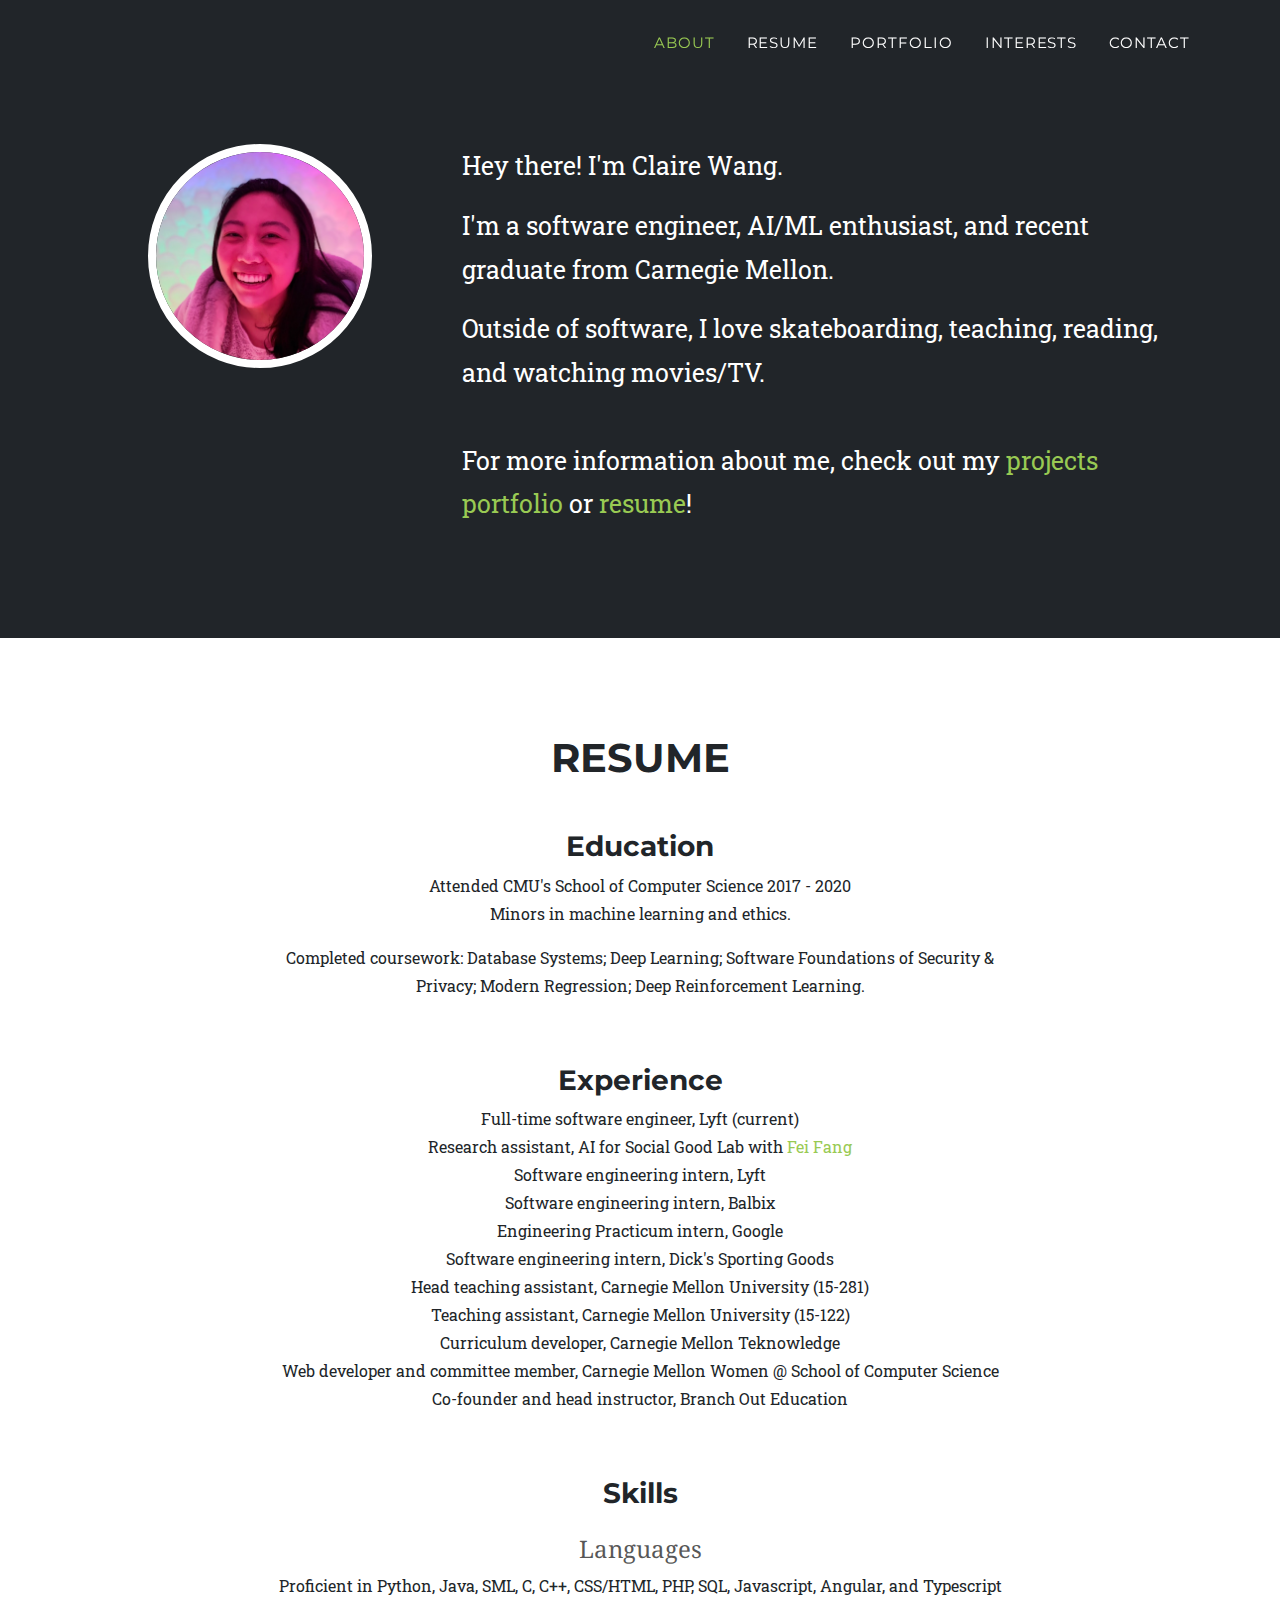
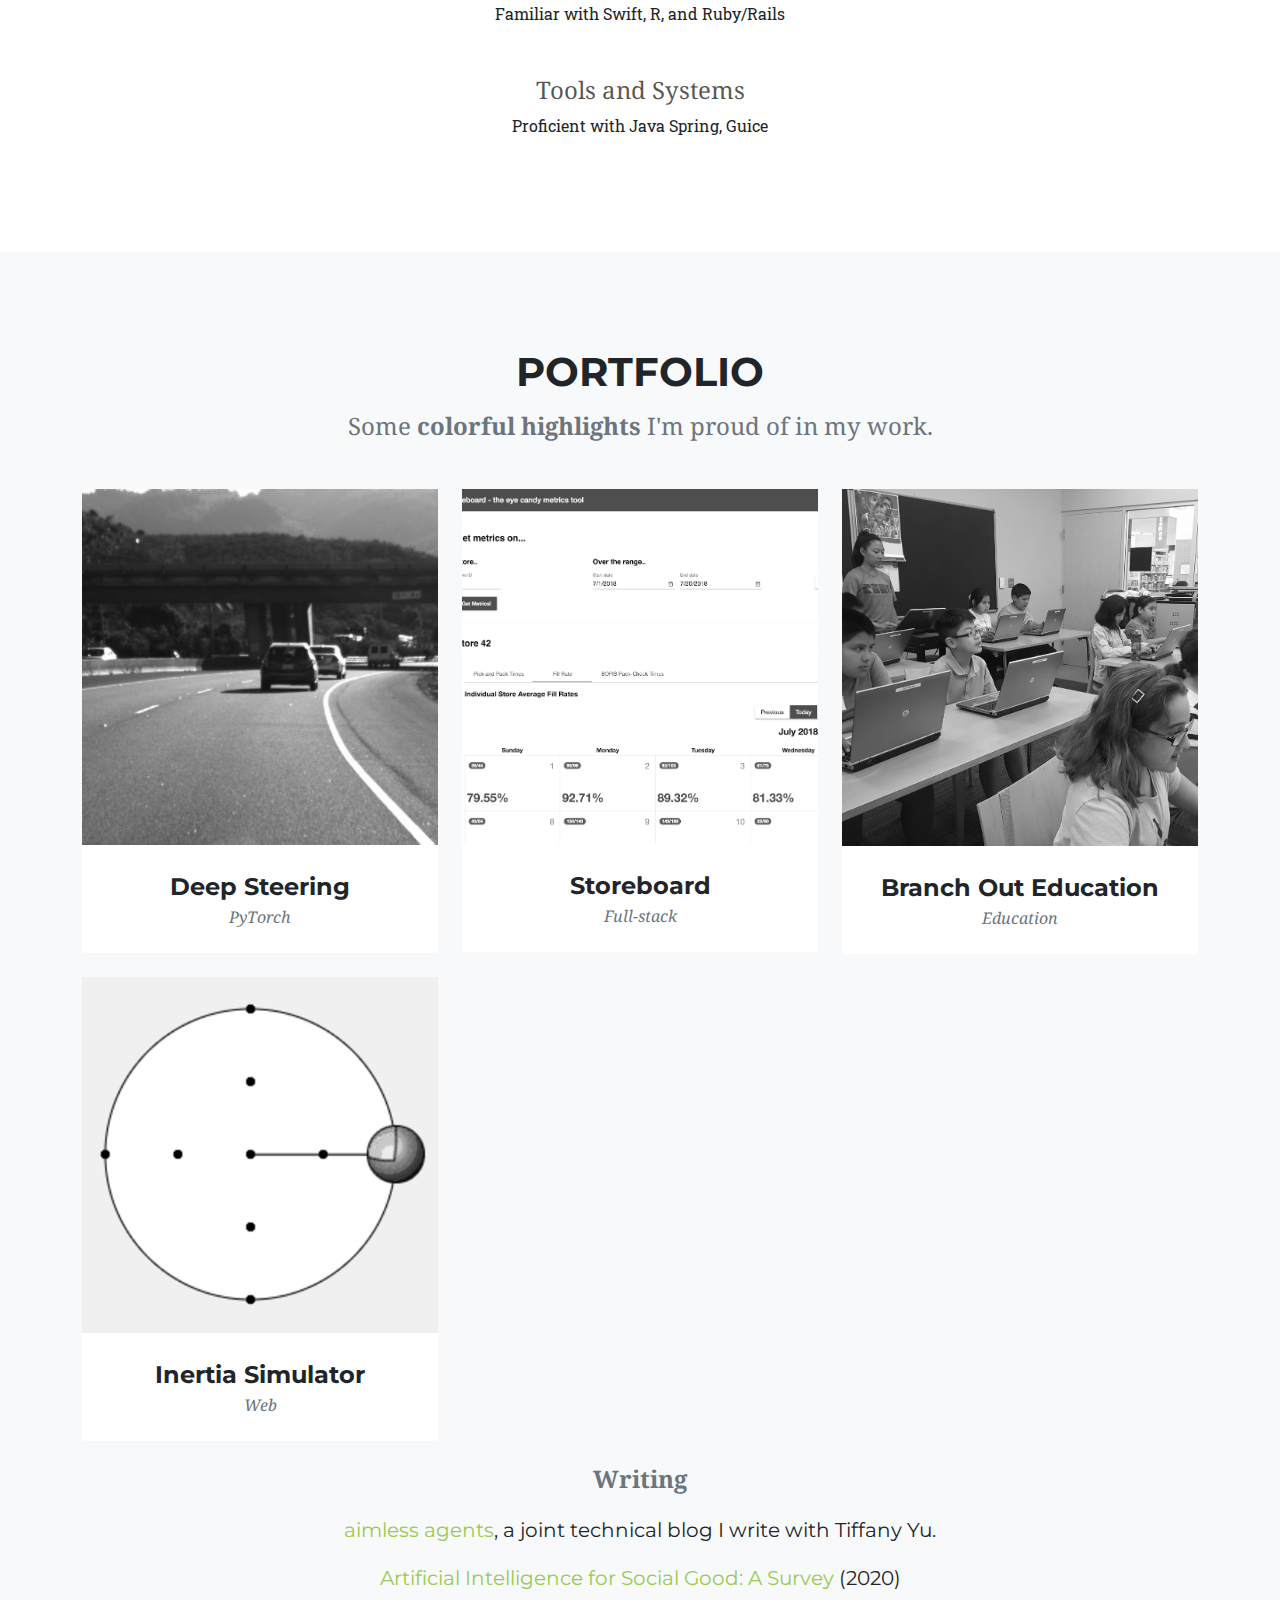
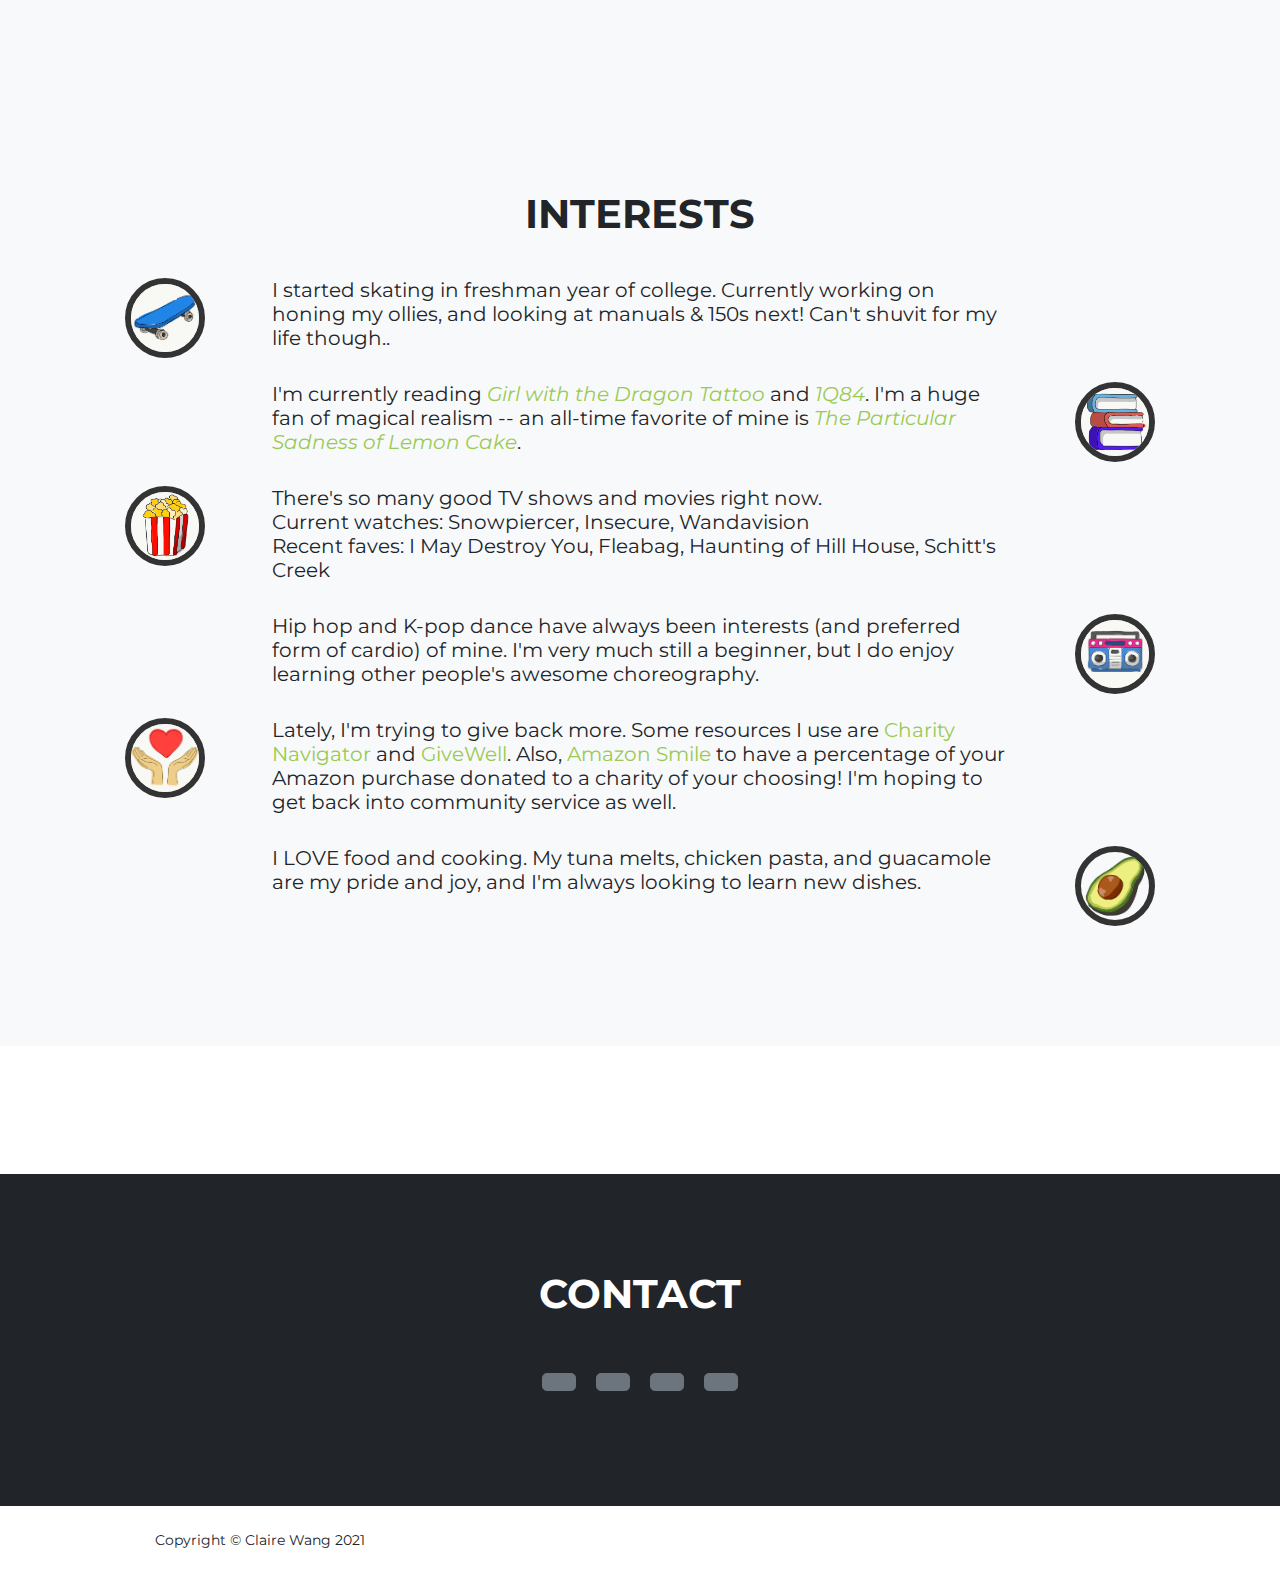
==== commit ccafd188: "icon names fix" ====
--- a/index.html
+++ b/index.html
@@ -193,7 +193,7 @@
 
                 <div class="row mb-4">
                     <div class="col-lg-2 mini-bubble">
-                        <img class="mx-auto rounded-circle dark-border" src="./img/icons/skate.png" alt="" />
+                        <img class="mx-auto rounded-circle dark-border" src="./img/icons/skate.PNG" alt="" />
                     </div>
                     <div class="col-lg-8">
                         <h5>I started skating in freshman year of college. Currently working on honing my ollies, and looking at manuals & 150s next! Can't shuvit for my life though..</h5>
@@ -205,12 +205,12 @@
                         <h5>I'm currently reading <a href="https://www.goodreads.com/book/show/2429135.The_Girl_with_the_Dragon_Tattoo" target="_blank"><i>Girl with the Dragon Tattoo</i></a> and <a href="https://www.goodreads.com/book/show/10357575-1q84" target="_blank"><i>1Q84</i></a>. I'm a huge fan of magical realism -- an all-time favorite of mine is <a href="https://www.goodreads.com/book/show/7048800-the-particular-sadness-of-lemon-cake" target="_blank"><i>The Particular Sadness of Lemon Cake</i></a>.</h5>
                     </div>
                     <div class="col-lg-2 mini-bubble">
-                        <img class="mx-auto rounded-circle dark-border" src="./img/icons/books.png" alt="" />
-                    </div>
-                </div>
-                <div class="row mb-4">
-                    <div class="col-lg-2 mini-bubble">
-                        <img class="mx-auto rounded-circle dark-border" src="./img/icons/movie.png" alt="" />
+                        <img class="mx-auto rounded-circle dark-border" src="./img/icons/books.PNG" alt="" />
+                    </div>
+                </div>
+                <div class="row mb-4">
+                    <div class="col-lg-2 mini-bubble">
+                        <img class="mx-auto rounded-circle dark-border" src="./img/icons/movie.PNG" alt="" />
                     </div>
                     <div class="col-lg-8">
                         <h5>There's so many good TV shows and movies right now. <br/>Current watches: Snowpiercer, Insecure, Wandavision <br/>Recent faves: I May Destroy You, Fleabag, Haunting of Hill House, Schitt's Creek</h5>
@@ -222,12 +222,12 @@
                         <h5>Hip hop and K-pop dance have always been interests (and preferred form of cardio) of mine. I'm very much still a beginner, but I do enjoy learning other people's awesome choreography. </h5>
                     </div>
                     <div class="col-lg-2 mini-bubble">
-                        <img class="mx-auto rounded-circle dark-border" src="./img/icons/dance.png" alt="" />
+                        <img class="mx-auto rounded-circle dark-border" src="./img/icons/dance.PNG" alt="" />
                     </div>
                 </div>
                 <!--<div class="row mb-4">
                     <div class="col-lg-2 mini-bubble">
-                        <img class="mx-auto rounded-circle dark-border" src="./img/icons/rocket.png" alt="" />
+                        <img class="mx-auto rounded-circle dark-border" src="./img/icons/rocket.PNG" alt="" />
                     </div>
                     <div class="col-lg-8">
                         <h5>I recently started getting into stocks -- very casually though, none of that r/WSB game. Always down to discuss them with anyone (with my <i>very</i> limited beginner expertise)!</h5>
@@ -235,7 +235,7 @@
                 </div>-->
                 <div class="row mb-4">
                     <div class="col-lg-2 mini-bubble">
-                        <img class="mx-auto rounded-circle dark-border" src="./img/icons/give.png" alt="" />
+                        <img class="mx-auto rounded-circle dark-border" src="./img/icons/give.PNG" alt="" />
                     </div>
                     <div class="col-lg-8">
                         <h5>Lately, I'm trying to give back more. Some resources I use are <a href="https://www.charitynavigator.org/" target="_blank">Charity Navigator</a> and <a href="https://www.givewell.org/" target="_blank">GiveWell</a>. Also, <a href="https://smile.amazon.com/" target="_blank">Amazon Smile</a> to have a percentage of your Amazon purchase donated to a charity of your choosing! I'm hoping to get back into community service as well.</h5>
@@ -247,7 +247,7 @@
                         <h5>I LOVE food and cooking. My tuna melts, chicken pasta, and guacamole are my pride and joy, and I'm always looking to learn new dishes.</h5>
                     </div>
                     <div class="col-lg-2 mini-bubble">
-                        <img class="mx-auto rounded-circle dark-border" src="./img/icons/avo.png" alt="" />
+                        <img class="mx-auto rounded-circle dark-border" src="./img/icons/avo.PNG" alt="" />
                     </div>
                 </div>
             </div>
